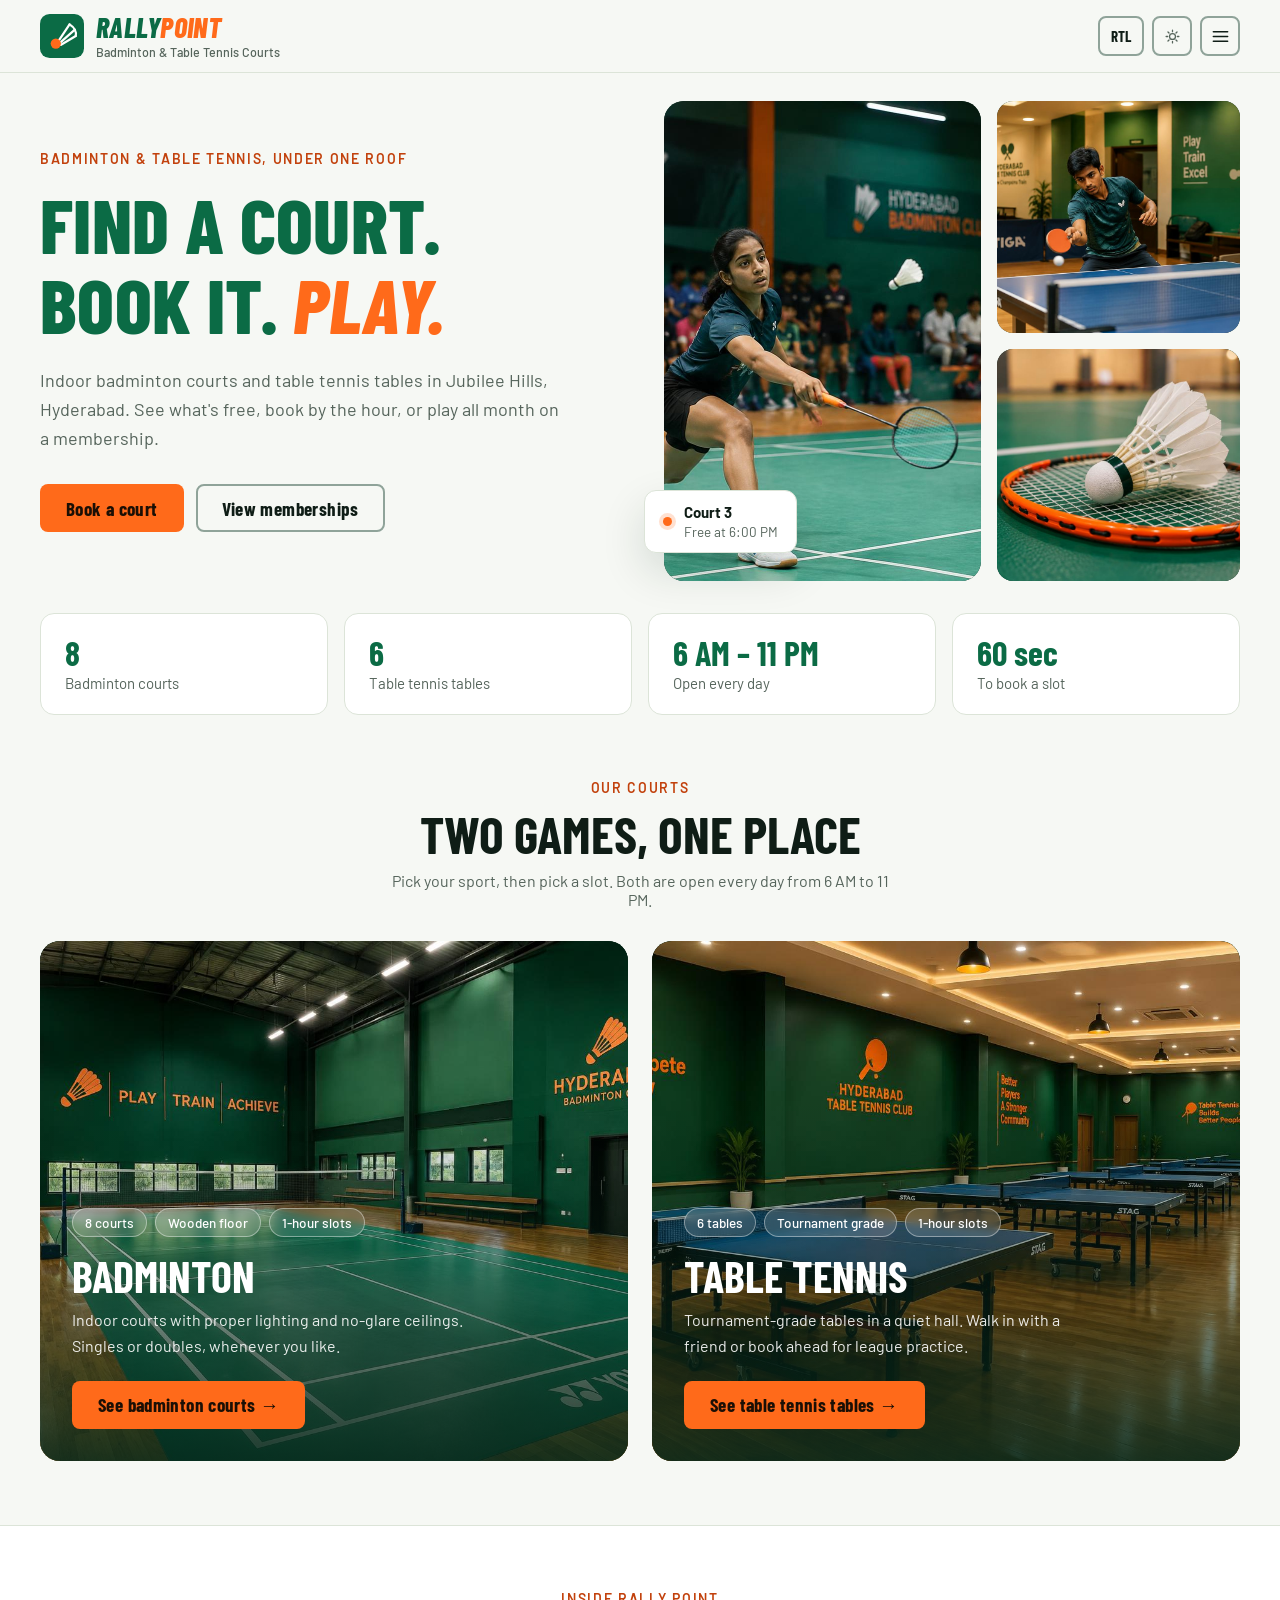
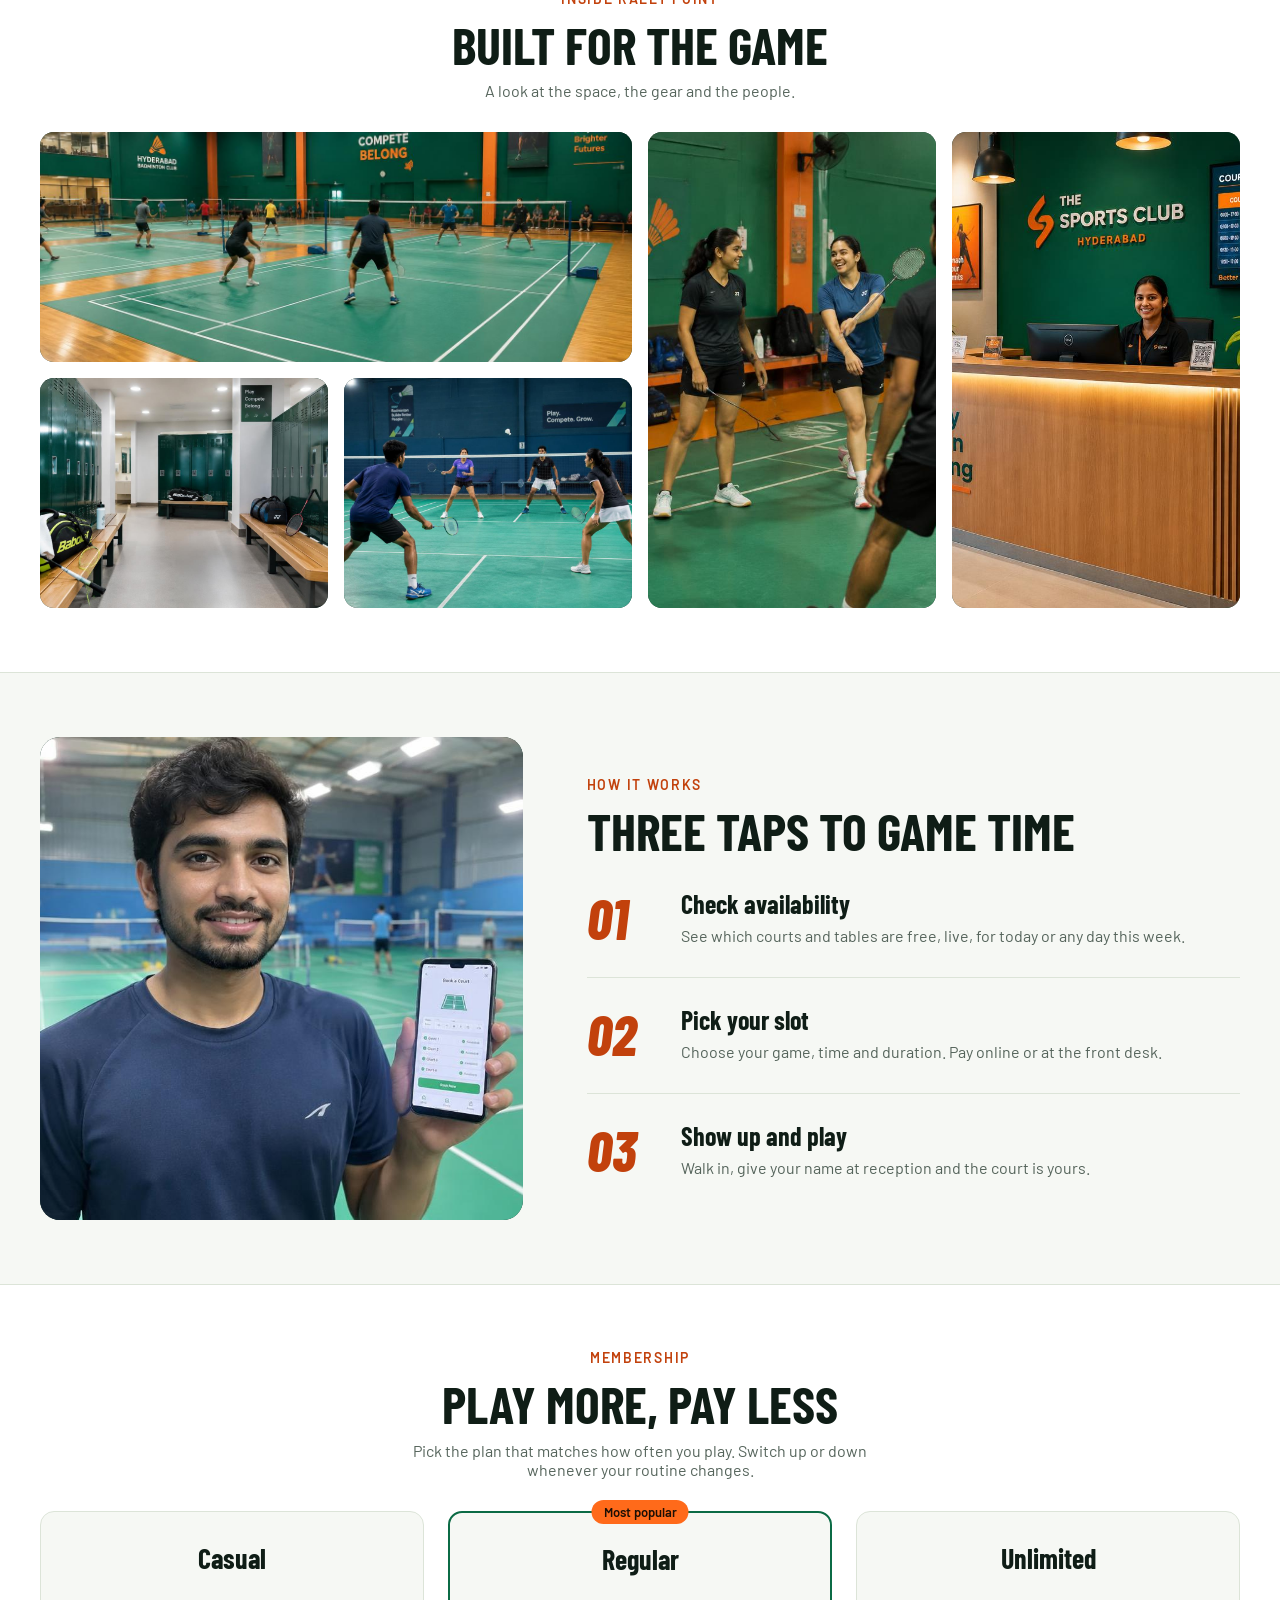
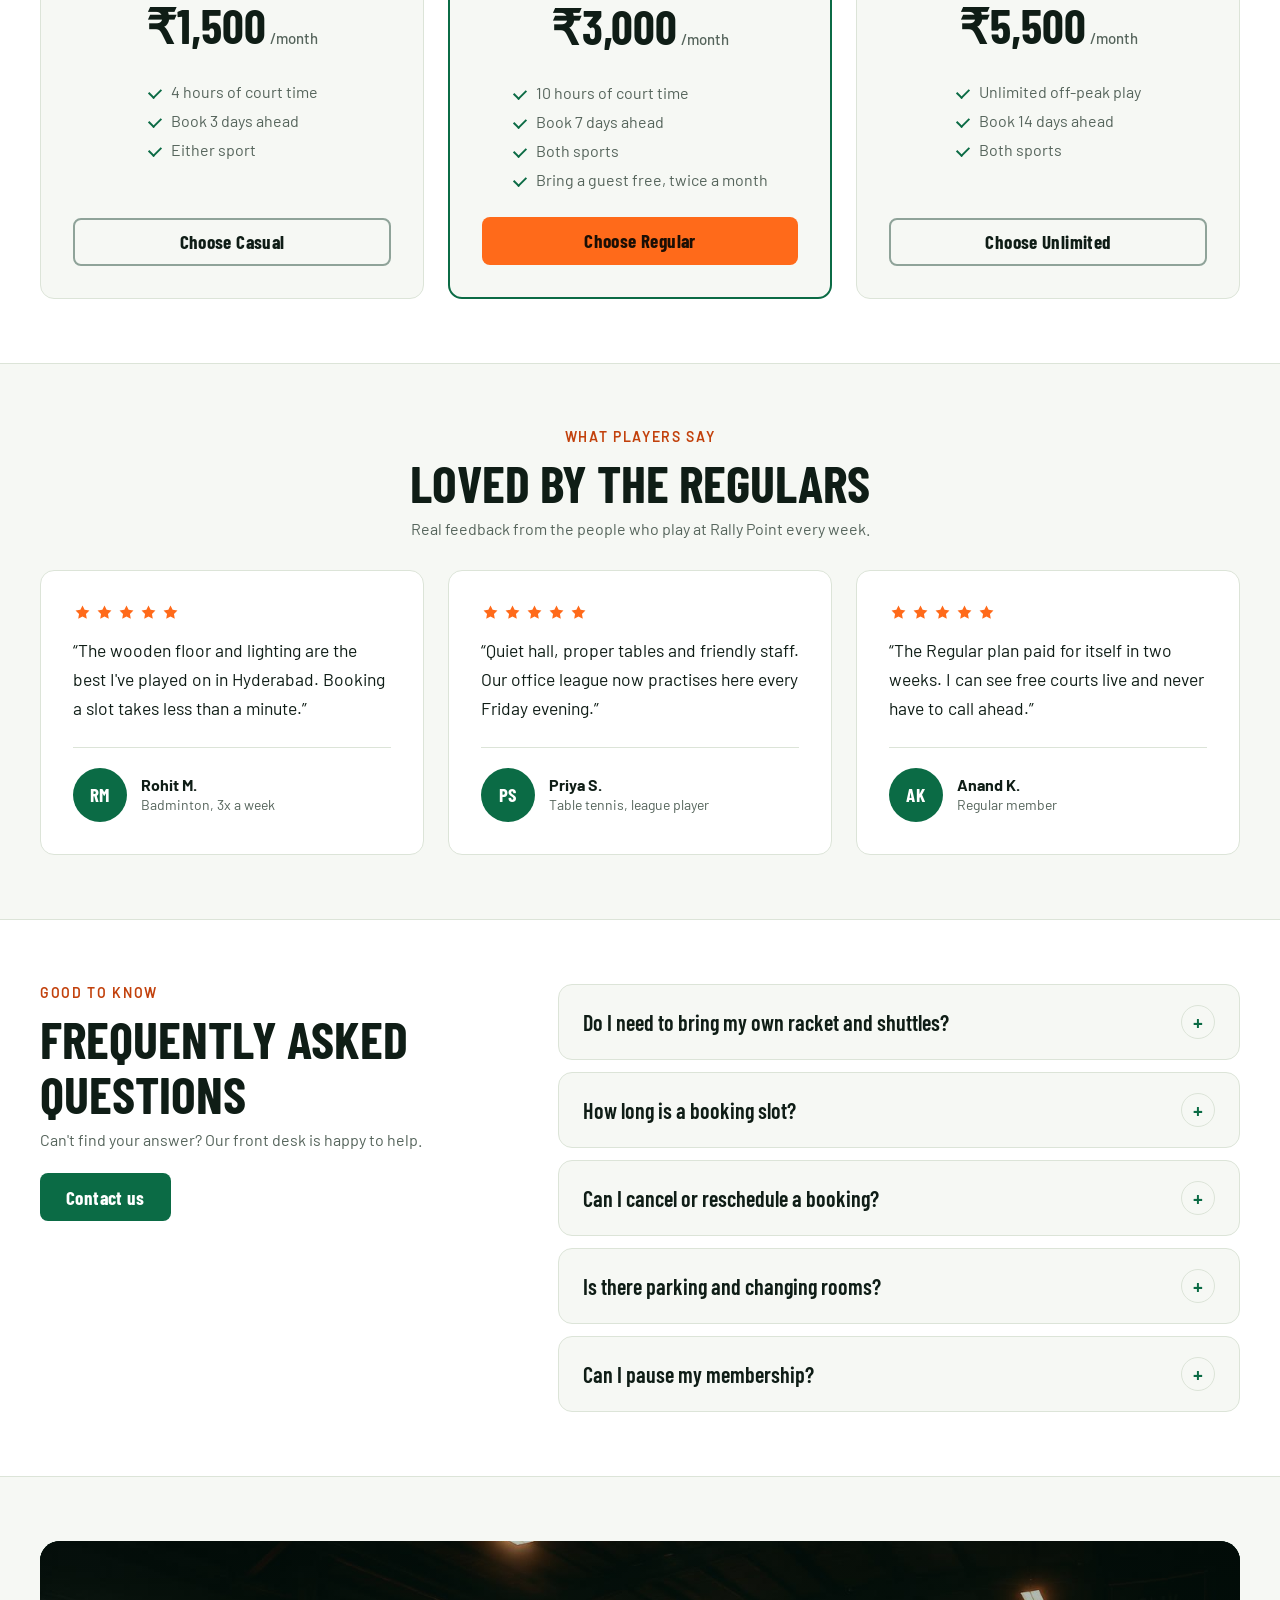
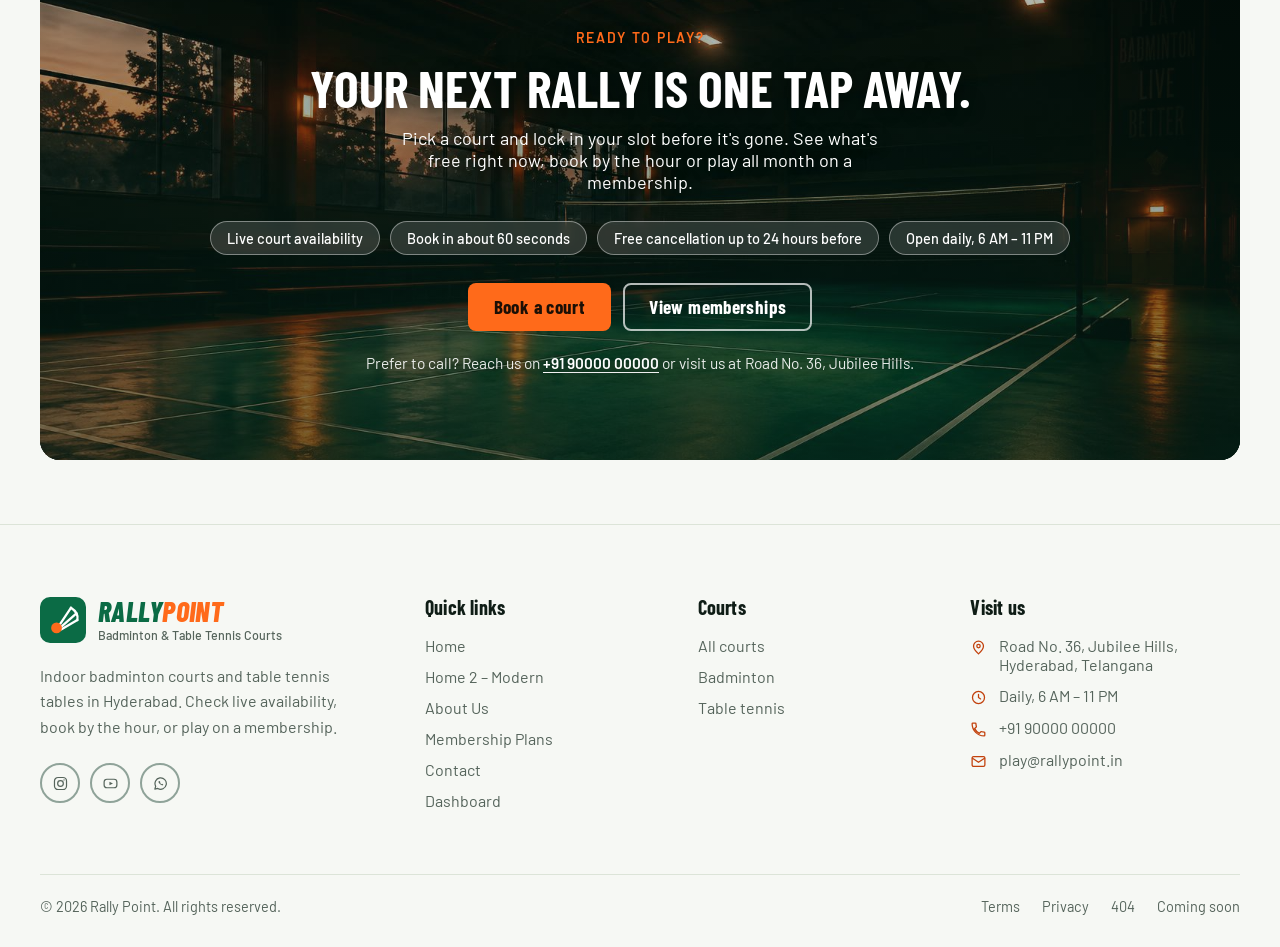
==== home/index.html @ c646815d "Add files via upload" ====
<!DOCTYPE html>
<html lang="en" dir="ltr" data-theme="light">
<head>
<meta charset="UTF-8">
<meta name="viewport" content="width=device-width, initial-scale=1.0">
<title>Rally Point — Book Badminton &amp; Table Tennis Courts in Hyderabad</title>
<meta name="description" content="See which badminton courts and table tennis tables are free, book a slot in minutes, or join as a member.">
<link rel="preconnect" href="https://fonts.googleapis.com">
<link rel="preconnect" href="https://fonts.gstatic.com" crossorigin>
<link href="https://fonts.googleapis.com/css2?family=Barlow+Condensed:ital,wght@0,600;0,700;0,800;1,800&family=Barlow:wght@400;500;600&display=swap" rel="stylesheet">
<link rel="stylesheet" href="style.css">
<link rel="stylesheet" href="home.css">
<link rel="icon" href="data:image/svg+xml,%3Csvg xmlns='http://www.w3.org/2000/svg' viewBox='0 0 64 64' fill='none'%3E%3Crect width='64' height='64' rx='14' fill='%230B6B45'/%3E%3Cg stroke='%23fff' stroke-width='3.2' stroke-linecap='round'%3E%3Cpath d='M27 39L43 15M29 42L50.7 22.7M30 45L52 32M43 15Q54 22 52 32'/%3E%3C/g%3E%3Ccircle cx='23' cy='43' r='7.5' fill='%23FF6A1A'/%3E%3C/svg%3E">
</head>
<body>

<header class="site">
  <div class="wrap nav-row">
    <a href="../home/index.html" class="brand" aria-label="Rally Point home">
        <span class="brand-mark" aria-hidden="true">
        <svg viewBox="0 0 64 64" fill="none">
          <rect width="64" height="64" rx="14" fill="var(--logo-bg)"/>
          <g stroke="#fff" stroke-width="3.2" stroke-linecap="round" fill="none">
            <path d="M27 39L43 15"/><path d="M29 42L50.7 22.7"/><path d="M30 45L52 32"/><path d="M43 15Q54 22 52 32"/>
          </g>
          <circle cx="23" cy="43" r="7.5" fill="var(--logo-ball)"/>
        </svg>
        </span>
        <span class="brand-text">
          <span class="logo-word">Rally<em>Point</em></span>
          <span class="brand-sub">Badminton &amp; Table Tennis Courts</span>
        </span>
      </a>

    <nav class="primary" aria-label="Main">
      <div class="nav-item">
        <a href="../home/index.html" class="active">Home
          <svg class="caret" viewBox="0 0 24 24" fill="none" stroke="currentColor" stroke-width="2.4"><path d="M6 9l6 6 6-6" stroke-linecap="round" stroke-linejoin="round"/></svg>
        </a>
        <div class="dropdown">
          <a href="../home/index.html" aria-current="page">Home 1 – Classic</a>
          <a href="../home2/home-2.html">Home 2 – Modern</a>
        </div>
      </div>
      <a href="../about/about.html">About Us</a>
      <a href="../courts/courts.html">Courts</a>
      <a href="../membership/membership.html">Membership Plans</a>
      <a href="../contact/contact.html">Contact</a>
      <a href="../dashboard/dashboard.html">Dashboard</a>
    </nav>

    <div class="nav-actions">
      <button class="btn btn-outline btn-sm" id="dir-toggle" aria-label="Toggle text direction">RTL</button>
      <button class="icon-btn" id="theme-toggle" aria-label="Toggle dark mode">
        <svg class="sun" viewBox="0 0 24 24" fill="none" stroke="currentColor" stroke-width="1.8"><circle cx="12" cy="12" r="4.2"/><path d="M12 3v2.2M12 18.8V21M21 12h-2.2M5.2 12H3M18.4 5.6l-1.5 1.5M7.1 16.9l-1.5 1.5M18.4 18.4l-1.5-1.5M7.1 7.1L5.6 5.6" stroke-linecap="round"/></svg>
        <svg class="moon" viewBox="0 0 24 24" fill="none" stroke="currentColor" stroke-width="1.8"><path d="M20 14.5A8.5 8.5 0 1 1 9.5 4a7 7 0 0 0 10.5 10.5z" stroke-linejoin="round"/></svg>
      </button>
      <a href="../login/login.html" class="btn btn-primary btn-sm desktop-only"><svg viewBox="0 0 24 24" fill="none" stroke="currentColor" stroke-width="2" stroke-linecap="round"><circle cx="12" cy="8" r="3.6"/><path d="M5 20c1.4-3.8 4.2-5.6 7-5.6s5.6 1.8 7 5.6"/></svg><span>Login</span></a>
      <button class="menu-toggle" id="menu-toggle" aria-label="Open menu" aria-expanded="false" aria-controls="mobile-panel">
        <svg viewBox="0 0 24 24" fill="none" stroke="currentColor" stroke-width="2"><path d="M3 6h18M3 12h18M3 18h18" stroke-linecap="round"/></svg>
      </button>
    </div>
  </div>

  <div class="mobile-panel" id="mobile-panel">
    <details class="mobile-dropdown">
      <summary>Home</summary>
      <a href="../home/index.html">Home 1 – Classic</a>
      <a href="../home2/home-2.html">Home 2 – Modern</a>
    </details>
    <a href="../about/about.html">About Us</a>
    <a href="../courts/courts.html">Courts</a>
    <a href="../membership/membership.html">Membership Plans</a>
    <a href="../contact/contact.html">Contact</a>
    <a href="../dashboard/dashboard.html">Dashboard</a>
    <div class="mobile-actions">
      <a href="../login/login.html" class="btn btn-primary"><svg viewBox="0 0 24 24" fill="none" stroke="currentColor" stroke-width="2" stroke-linecap="round"><circle cx="12" cy="8" r="3.6"/><path d="M5 20c1.4-3.8 4.2-5.6 7-5.6s5.6 1.8 7 5.6"/></svg><span>Login</span></a>
    </div>
  </div>
</header>

<main>

  <section class="hero">
    <div class="wrap hero-grid">
      <div class="hero-copy">
        <span class="kicker">Badminton &amp; table tennis, under one roof</span>
        <h1>Find a court.<br>Book it. <em>Play.</em></h1>
        <p class="lead">Indoor badminton courts and table tennis tables in Jubilee Hills, Hyderabad. See what's free, book by the hour, or play all month on a membership.</p>
        <div class="hero-actions">
          <a href="../courts/courts.html" class="btn btn-secondary">Book a court</a>
          <a href="../membership/membership.html" class="btn btn-outline">View memberships</a>
        </div>
      </div>

      <div class="hero-collage">
        <figure class="media hero-main"><img src="images/hero-main.jpg" alt="Players in a badminton rally on an indoor court" onerror="this.remove()"></figure>
        <figure class="media hero-sub-a"><img src="images/hero-sub-1.jpg" alt="Table tennis match in progress" onerror="this.remove()"></figure>
        <figure class="media hero-sub-b"><img src="images/hero-sub-2.jpg" alt="Shuttlecock and racket close up" onerror="this.remove()"></figure>
        <div class="float-card" aria-hidden="true">
          <span class="live-dot"></span>
          <div><strong>Court 3</strong><span>Free at 6:00 PM</span></div>
        </div>
      </div>
    </div>
  </section>

  <section class="wrap">
    <ul class="stats">
      <li><strong>8</strong><span>Badminton courts</span></li>
      <li><strong>6</strong><span>Table tennis tables</span></li>
      <li><strong>6 AM – 11 PM</strong><span>Open every day</span></li>
      <li><strong>60 sec</strong><span>To book a slot</span></li>
    </ul>
  </section>

  <section class="section">
    <div class="wrap">
      <div class="section-head">
        <span class="kicker">Our courts</span>
        <h2>Two games, one place</h2>
        <p>Pick your sport, then pick a slot. Both are open every day from 6 AM to 11 PM.</p>
      </div>
      <div class="game-grid">
        <article class="game" id="badminton">
          <figure class="media game-img"><img src="images/badminton.jpg" alt="Indoor badminton court with wooden floor" loading="lazy" onerror="this.remove()"></figure>
          <div class="game-body">
            <ul class="game-tags"><li>8 courts</li><li>Wooden floor</li><li>1-hour slots</li></ul>
            <h3>Badminton</h3>
            <p>Indoor courts with proper lighting and no-glare ceilings. Singles or doubles, whenever you like.</p>
            <a href="../courts/courts.html#badminton" class="btn btn-secondary">See badminton courts →</a>
          </div>
        </article>
        <article class="game" id="table-tennis">
          <figure class="media game-img"><img src="images/table-tennis.jpg" alt="Tournament-grade table tennis tables in a quiet hall" loading="lazy" onerror="this.remove()"></figure>
          <div class="game-body">
            <ul class="game-tags"><li>6 tables</li><li>Tournament grade</li><li>1-hour slots</li></ul>
            <h3>Table tennis</h3>
            <p>Tournament-grade tables in a quiet hall. Walk in with a friend or book ahead for league practice.</p>
            <a href="../courts/courts.html#table-tennis" class="btn btn-secondary">See table tennis tables →</a>
          </div>
        </article>
      </div>
    </div>
  </section>

  <section class="section alt">
    <div class="wrap">
      <div class="section-head">
        <span class="kicker">Inside Rally Point</span>
        <h2>Built for the game</h2>
        <p>A look at the space, the gear and the people.</p>
      </div>
      <div class="gallery">
        <figure class="media g1"><img src="images/gallery-1.jpg" alt="Main hall with badminton courts" loading="lazy" onerror="this.remove()"></figure>
        <figure class="media g2"><img src="images/gallery-2.jpg" alt="Players warming up" loading="lazy" onerror="this.remove()"></figure>
        <figure class="media g3"><img src="images/gallery-3.jpg" alt="Reception and front desk" loading="lazy" onerror="this.remove()"></figure>
        <figure class="media g4"><img src="images/gallery-4.jpg" alt="Changing rooms and lockers" loading="lazy" onerror="this.remove()"></figure>
        <figure class="media g5"><img src="images/gallery-5.jpg" alt="Friends playing doubles" loading="lazy" onerror="this.remove()"></figure>
      </div>
    </div>
  </section>

  <section class="section">
    <div class="wrap how-grid">
      <figure class="media how-img"><img src="images/how-it-works.jpg" alt="Player booking a court on a phone" loading="lazy" onerror="this.remove()"></figure>
      <div>
        <div class="section-head">
          <span class="kicker">How it works</span>
          <h2>Three taps to game time</h2>
        </div>
        <ol class="steps">
          <li><span class="step-no">01</span><div><h3>Check availability</h3><p>See which courts and tables are free, live, for today or any day this week.</p></div></li>
          <li><span class="step-no">02</span><div><h3>Pick your slot</h3><p>Choose your game, time and duration. Pay online or at the front desk.</p></div></li>
          <li><span class="step-no">03</span><div><h3>Show up and play</h3><p>Walk in, give your name at reception and the court is yours.</p></div></li>
        </ol>
      </div>
    </div>
  </section>

  <section class="section alt">
    <div class="wrap">
      <div class="section-head">
        <span class="kicker">Membership</span>
        <h2>Play more, pay less</h2>
        <p>Pick the plan that matches how often you play. Switch up or down whenever your routine changes.</p>
      </div>
      <div class="cards three">
        <article class="card plan">
          <h3>Casual</h3>
          <p class="price">₹1,500<small>/month</small></p>
          <ul><li>4 hours of court time</li><li>Book 3 days ahead</li><li>Either sport</li></ul>
          <a href="../membership/membership.html" class="btn btn-outline">Choose Casual</a>
        </article>
        <article class="card plan featured">
          <span class="badge">Most popular</span>
          <h3>Regular</h3>
          <p class="price">₹3,000<small>/month</small></p>
          <ul><li>10 hours of court time</li><li>Book 7 days ahead</li><li>Both sports</li><li>Bring a guest free, twice a month</li></ul>
          <a href="../membership/membership.html" class="btn btn-secondary">Choose Regular</a>
        </article>
        <article class="card plan">
          <h3>Unlimited</h3>
          <p class="price">₹5,500<small>/month</small></p>
          <ul><li>Unlimited off-peak play</li><li>Book 14 days ahead</li><li>Both sports</li></ul>
          <a href="../membership/membership.html" class="btn btn-outline">Choose Unlimited</a>
        </article>
      </div>
    </div>
  </section>

  <section class="section">
    <div class="wrap">
      <div class="section-head center">
        <span class="kicker">What players say</span>
        <h2>Loved by the regulars</h2>
        <p>Real feedback from the people who play at Rally Point every week.</p>
      </div>
      <div class="cards three">
        <figure class="card quote">
          <div class="stars" role="img" aria-label="5 out of 5 stars"><svg viewBox="0 0 24 24" fill="currentColor"><path d="M12 3l2.7 5.6 6.1.9-4.4 4.3 1 6.1L12 17l-5.4 2.9 1-6.1L3.2 9.5l6.1-.9z"/></svg><svg viewBox="0 0 24 24" fill="currentColor"><path d="M12 3l2.7 5.6 6.1.9-4.4 4.3 1 6.1L12 17l-5.4 2.9 1-6.1L3.2 9.5l6.1-.9z"/></svg><svg viewBox="0 0 24 24" fill="currentColor"><path d="M12 3l2.7 5.6 6.1.9-4.4 4.3 1 6.1L12 17l-5.4 2.9 1-6.1L3.2 9.5l6.1-.9z"/></svg><svg viewBox="0 0 24 24" fill="currentColor"><path d="M12 3l2.7 5.6 6.1.9-4.4 4.3 1 6.1L12 17l-5.4 2.9 1-6.1L3.2 9.5l6.1-.9z"/></svg><svg viewBox="0 0 24 24" fill="currentColor"><path d="M12 3l2.7 5.6 6.1.9-4.4 4.3 1 6.1L12 17l-5.4 2.9 1-6.1L3.2 9.5l6.1-.9z"/></svg></div>
          <blockquote>“The wooden floor and lighting are the best I've played on in Hyderabad. Booking a slot takes less than a minute.”</blockquote>
          <figcaption><span class="avatar" aria-hidden="true"><img src="https://randomuser.me/api/portraits/men/32.jpg" alt="" loading="lazy" onerror="this.remove()">RM</span><span><strong>Rohit M.</strong><small>Badminton, 3x a week</small></span></figcaption>
        </figure>
        <figure class="card quote">
          <div class="stars" role="img" aria-label="5 out of 5 stars"><svg viewBox="0 0 24 24" fill="currentColor"><path d="M12 3l2.7 5.6 6.1.9-4.4 4.3 1 6.1L12 17l-5.4 2.9 1-6.1L3.2 9.5l6.1-.9z"/></svg><svg viewBox="0 0 24 24" fill="currentColor"><path d="M12 3l2.7 5.6 6.1.9-4.4 4.3 1 6.1L12 17l-5.4 2.9 1-6.1L3.2 9.5l6.1-.9z"/></svg><svg viewBox="0 0 24 24" fill="currentColor"><path d="M12 3l2.7 5.6 6.1.9-4.4 4.3 1 6.1L12 17l-5.4 2.9 1-6.1L3.2 9.5l6.1-.9z"/></svg><svg viewBox="0 0 24 24" fill="currentColor"><path d="M12 3l2.7 5.6 6.1.9-4.4 4.3 1 6.1L12 17l-5.4 2.9 1-6.1L3.2 9.5l6.1-.9z"/></svg><svg viewBox="0 0 24 24" fill="currentColor"><path d="M12 3l2.7 5.6 6.1.9-4.4 4.3 1 6.1L12 17l-5.4 2.9 1-6.1L3.2 9.5l6.1-.9z"/></svg></div>
          <blockquote>“Quiet hall, proper tables and friendly staff. Our office league now practises here every Friday evening.”</blockquote>
          <figcaption><span class="avatar" aria-hidden="true"><img src="https://randomuser.me/api/portraits/women/44.jpg" alt="" loading="lazy" onerror="this.remove()">PS</span><span><strong>Priya S.</strong><small>Table tennis, league player</small></span></figcaption>
        </figure>
        <figure class="card quote">
          <div class="stars" role="img" aria-label="5 out of 5 stars"><svg viewBox="0 0 24 24" fill="currentColor"><path d="M12 3l2.7 5.6 6.1.9-4.4 4.3 1 6.1L12 17l-5.4 2.9 1-6.1L3.2 9.5l6.1-.9z"/></svg><svg viewBox="0 0 24 24" fill="currentColor"><path d="M12 3l2.7 5.6 6.1.9-4.4 4.3 1 6.1L12 17l-5.4 2.9 1-6.1L3.2 9.5l6.1-.9z"/></svg><svg viewBox="0 0 24 24" fill="currentColor"><path d="M12 3l2.7 5.6 6.1.9-4.4 4.3 1 6.1L12 17l-5.4 2.9 1-6.1L3.2 9.5l6.1-.9z"/></svg><svg viewBox="0 0 24 24" fill="currentColor"><path d="M12 3l2.7 5.6 6.1.9-4.4 4.3 1 6.1L12 17l-5.4 2.9 1-6.1L3.2 9.5l6.1-.9z"/></svg><svg viewBox="0 0 24 24" fill="currentColor"><path d="M12 3l2.7 5.6 6.1.9-4.4 4.3 1 6.1L12 17l-5.4 2.9 1-6.1L3.2 9.5l6.1-.9z"/></svg></div>
          <blockquote>“The Regular plan paid for itself in two weeks. I can see free courts live and never have to call ahead.”</blockquote>
          <figcaption><span class="avatar" aria-hidden="true"><img src="https://randomuser.me/api/portraits/men/75.jpg" alt="" loading="lazy" onerror="this.remove()">AK</span><span><strong>Anand K.</strong><small>Regular member</small></span></figcaption>
        </figure>
      </div>
    </div>
  </section>

  <section class="section alt">
    <div class="wrap faq-grid">
      <div class="section-head">
        <span class="kicker">Good to know</span>
        <h2>Frequently asked questions</h2>
        <p>Can't find your answer? Our front desk is happy to help.</p>
        <a href="../contact/contact.html" class="btn btn-primary faq-btn">Contact us</a>
      </div>
      <div class="faq">
        <details class="faq-item">
          <summary>Do I need to bring my own racket and shuttles?</summary>
          <p>No. Rackets and shuttlecocks are available to rent at the front desk, or you can bring your own.</p>
        </details>
        <details class="faq-item">
          <summary>How long is a booking slot?</summary>
          <p>Slots are one hour. You can book back-to-back slots if the court is free after yours.</p>
        </details>
        <details class="faq-item">
          <summary>Can I cancel or reschedule a booking?</summary>
          <p>Yes. Cancel or move your slot free of charge up to a few hours before it starts. See our cancellation policy for details.</p>
        </details>
        <details class="faq-item">
          <summary>Is there parking and changing rooms?</summary>
          <p>Yes. There is on-site parking, plus changing rooms and lockers for members and walk-ins.</p>
        </details>
        <details class="faq-item">
          <summary>Can I pause my membership?</summary>
          <p>Regular and Unlimited members can freeze their plan when travelling or injured and pick up again later.</p>
        </details>
      </div>
    </div>
  </section>

  <section class="wrap cta-wrap">
    <div class="cta">
      <figure class="media cta-bg"><img src="https://images.unsplash.com/photo-1708312604109-16c0be9326cd?fm=jpg&q=80&w=2000&auto=format&fit=crop" alt="" loading="lazy" onerror="this.onerror=function(){this.remove()};this.src='images/cta-bg.jpg'"></figure>
      <div class="cta-inner">
        <span class="kicker light">Ready to play?</span>
        <h2>Your next rally is one tap away.</h2>
        <p>Pick a court and lock in your slot before it's gone. See what's free right now, book by the hour or play all month on a membership.</p>
        <ul class="cta-perks">
          <li>Live court availability</li>
          <li>Book in about 60 seconds</li>
          <li>Free cancellation up to 24 hours before</li>
          <li>Open daily, 6 AM – 11 PM</li>
        </ul>
        <div class="cta-actions">
          <a href="../courts/courts.html" class="btn btn-secondary">Book a court</a>
          <a href="../membership/membership.html" class="btn btn-outline-light">View memberships</a>
        </div>
        <p class="cta-note">Prefer to call? Reach us on <a href="tel:+919000000000">+91 90000 00000</a> or visit us at Road No. 36, Jubilee Hills.</p>
      </div>
    </div>
  </section>

</main>

<footer class="site">
  <div class="wrap">
    <div class="footer-grid">
      <div class="footer-brand">
        <a href="../home/index.html" class="brand" aria-label="Rally Point home">
        <span class="brand-mark" aria-hidden="true">
        <svg viewBox="0 0 64 64" fill="none">
          <rect width="64" height="64" rx="14" fill="var(--logo-bg)"/>
          <g stroke="#fff" stroke-width="3.2" stroke-linecap="round" fill="none">
            <path d="M27 39L43 15"/><path d="M29 42L50.7 22.7"/><path d="M30 45L52 32"/><path d="M43 15Q54 22 52 32"/>
          </g>
          <circle cx="23" cy="43" r="7.5" fill="var(--logo-ball)"/>
        </svg>
        </span>
        <span class="brand-text">
          <span class="logo-word">Rally<em>Point</em></span>
          <span class="brand-sub">Badminton &amp; Table Tennis Courts</span>
        </span>
      </a>
        <p class="footer-desc">Indoor badminton courts and table tennis tables in Hyderabad. Check live availability, book by the hour, or play on a membership.</p>
        <div class="socials">
          <a href="#" aria-label="Instagram"><svg viewBox="0 0 24 24" fill="none" stroke="currentColor" stroke-width="1.7"><rect x="3.5" y="3.5" width="17" height="17" rx="5"/><circle cx="12" cy="12" r="4"/><circle cx="17" cy="7" r="0.9" fill="currentColor" stroke="none"/></svg></a>
          <a href="#" aria-label="YouTube"><svg viewBox="0 0 24 24" fill="none" stroke="currentColor" stroke-width="1.7"><rect x="3" y="6" width="18" height="12" rx="4"/><path d="M10.5 9.5l5 2.5-5 2.5z" fill="currentColor" stroke="none"/></svg></a>
          <a href="#" aria-label="WhatsApp"><svg viewBox="0 0 24 24" fill="none" stroke="currentColor" stroke-width="1.7" stroke-linecap="round" stroke-linejoin="round"><path d="M4 20l1.2-4.1A8 8 0 1 1 8.2 19z"/><path d="M9 9.2c.2 2.2 2.6 4.6 5.8 5.6l1.2-1.4-1.8-1-.9.6c-.8-.4-1.6-1.2-2-2l.6-.9-1-1.8z" fill="currentColor" stroke="none"/></svg></a>
        </div>
      </div>

      <div class="footer-col">
        <h4>Quick links</h4>
        <ul>
          <li><a href="../home/index.html">Home</a></li>
          <li><a href="../home2/home-2.html">Home 2 – Modern</a></li>
          <li><a href="../about/about.html">About Us</a></li>
          <li><a href="../membership/membership.html">Membership Plans</a></li>
          <li><a href="../contact/contact.html">Contact</a></li>
          <li><a href="../dashboard/dashboard.html">Dashboard</a></li>
        </ul>
      </div>

      <div class="footer-col">
        <h4>Courts</h4>
        <ul>
          <li><a href="../courts/courts.html">All courts</a></li>
          <li><a href="../courts/courts.html#badminton">Badminton</a></li>
          <li><a href="../courts/courts.html#table-tennis">Table tennis</a></li>
        </ul>
      </div>

      <div class="footer-col">
        <h4>Visit us</h4>
        <ul>
          <li class="contact-line">
            <svg viewBox="0 0 24 24" fill="none" stroke="currentColor" stroke-width="1.8"><path d="M12 21s-7-6.1-7-11a7 7 0 0114 0c0 4.9-7 11-7 11z"/><circle cx="12" cy="10" r="2.4"/></svg>
            <span>Road No. 36, Jubilee Hills,<br>Hyderabad, Telangana</span>
          </li>
          <li class="contact-line">
            <svg viewBox="0 0 24 24" fill="none" stroke="currentColor" stroke-width="1.8"><circle cx="12" cy="12" r="8.5"/><path d="M12 7.5V12l3 2" stroke-linecap="round" stroke-linejoin="round"/></svg>
            <span>Daily, 6 AM – 11 PM</span>
          </li>
          <li class="contact-line">
            <svg viewBox="0 0 24 24" fill="none" stroke="currentColor" stroke-width="1.8"><path d="M6.6 10.8c1.4 2.8 3.8 5.2 6.6 6.6l2.2-2.2c.3-.3.7-.4 1-.2 1.1.4 2.3.6 3.5.6.6 0 1 .4 1 1V20c0 .6-.4 1-1 1C10.6 21 3 13.4 3 4c0-.6.4-1 1-1h3.4c.6 0 1 .4 1 1 0 1.2.2 2.4.6 3.5.1.4 0 .8-.2 1z"/></svg>
            <a href="tel:+919000000000">+91 90000 00000</a>
          </li>
          <li class="contact-line">
            <svg viewBox="0 0 24 24" fill="none" stroke="currentColor" stroke-width="1.8"><rect x="3" y="5" width="18" height="14" rx="2"/><path d="M3 7l9 6 9-6"/></svg>
            <a href="mailto:play@rallypoint.in">play@rallypoint.in</a>
          </li>
        </ul>
      </div>
    </div>

    <div class="footer-bottom">
      <span>© 2026 Rally Point. All rights reserved.</span>
      <div class="footer-bottom-links">
        <a href="../legal/terms.html">Terms</a>
        <a href="../legal/privacy.html">Privacy</a>
        <a href="../legal/404.html">404</a>
        <a href="../legal/coming-soon.html">Coming soon</a>
      </div>
    </div>
  </div>
</footer>

<script src="script.js"></script>
</body>
</html>
---- home/style.css ----
:root{

  --primary: #0B6B45;
  --primary-hover: #095538;
  --primary-contrast: #FFFFFF;

  --secondary: #FF6A1A;
  --secondary-hover: #FF7F38;
  --secondary-contrast: #1B0F05;
  --secondary-text: #C2410C;

  --bg: #F6F8F4;
  --surface: #FFFFFF;
  --border: #DCE4D8;
  --text: #0F1D16;
  --text-soft: #55645B;

  --court: #0A2A1D;
  --court-text: #EAF3EC;
  --court-soft: #9FB5A8;
  --court-line: rgba(255,255,255,.14);

  --logo-bg: #0B6B45;
  --logo-ball: #FF6A1A;
  --logo-text: #0F1D16;

  --radius: 8px;
  --shadow: 0 18px 44px rgba(10,42,29,.14);
}

html[data-theme="dark"]{
  --primary: #2FCB8A;
  --primary-hover: #52DBA2;
  --primary-contrast: #04130B;

  --secondary: #FF7A33;
  --secondary-hover: #FF9459;
  --secondary-text: #FF9A5C;

  --bg: #08110D;
  --surface: #101D17;
  --border: #223329;
  --text: #EAF3EC;
  --text-soft: #A3B5AA;

  --court: #050C09;
  --logo-bg: #0F8A5A;
  --logo-text: #EAF3EC;
  --shadow: 0 18px 44px rgba(0,0,0,.55);
}

*{ box-sizing: border-box; }
html{ scroll-behavior: smooth; }
body{
  margin: 0; background: var(--bg); color: var(--text);
  font-family: 'Barlow', system-ui, sans-serif; font-size: 16px;
  -webkit-font-smoothing: antialiased;
  min-height: 100vh; display: flex; flex-direction: column;
  transition: background .25s ease, color .25s ease;
}
h1, h2, h3, h4, .logo-word{
  font-family: 'Barlow Condensed', 'Barlow', sans-serif;
  font-weight: 700; margin: 0; line-height: 1.05;
}
a{ color: inherit; text-decoration: none; }
ul{ list-style: none; margin: 0; padding: 0; }
button{ font-family: inherit; cursor: pointer; }
svg{ display: block; }
main{ flex: 1 0 auto; }
header.site, footer.site{ flex: none; }
.wrap{ max-width: 1320px; margin: 0 auto; padding: 0 40px; }

a:focus-visible, button:focus-visible, summary:focus-visible{
  outline: 3px solid var(--secondary); outline-offset: 3px;
}
@media (prefers-reduced-motion: reduce){
  *{ animation: none !important; transition: none !important; }
}

.btn{
  display: inline-flex; align-items: center; justify-content: center; gap: 8px;
  border: 2px solid transparent; border-radius: var(--radius);
  padding: 0 24px; height: 48px;
  font-family: 'Barlow Condensed', sans-serif; font-size: 19px; font-weight: 700;
  letter-spacing: .02em; white-space: nowrap;
  transition: background .18s ease, color .18s ease, border-color .18s ease;
}
.btn svg{ width: 17px; height: 17px; flex: none; }
.btn-sm{ height: 40px; padding: 0 18px; font-size: 17px; }

.btn-primary{ background: var(--primary); color: var(--primary-contrast); }
.btn-primary:hover{ background: var(--primary-hover); }

.btn-secondary{ background: var(--secondary); color: var(--secondary-contrast); }
.btn-secondary:hover{ background: var(--secondary-hover); }

.btn-outline{ background: transparent; color: var(--text); border-color: #8FA399; }
.btn-outline:hover{ border-color: var(--primary); color: var(--primary); }

.btn-outline-light{ background: transparent; color: #fff; border-color: rgba(255,255,255,.7); }
.btn-outline-light:hover{ background: rgba(255,255,255,.14); border-color: #fff; }

.tab.is-active, .p-btn.is-active{ background: var(--primary); color: var(--primary-contrast); }

.icon-btn{
  width: 40px; height: 40px; border-radius: var(--radius); flex: none;
  background: var(--surface); border: 1px solid var(--border); color: var(--text-soft);
  display: flex; align-items: center; justify-content: center;
  transition: border-color .18s ease, color .18s ease;
}
.icon-btn:hover{ border-color: var(--primary); color: var(--primary); }
.icon-btn svg{ width: 17px; height: 17px; }
.icon-btn .moon{ display: none; }
html[data-theme="dark"] .icon-btn .sun{ display: none; }
html[data-theme="dark"] .icon-btn .moon{ display: block; }

#dir-toggle{
  width: 46px; height: 40px; padding: 0; flex: none;
  font-size: 15px; border-width: 1px;
}

header.site{ position: sticky; top: 0; z-index: 50; background: var(--bg); border-bottom: 1px solid var(--border); }

.nav-row{ display: flex; align-items: center; justify-content: space-between; gap: 20px; height: 72px; }

.brand{ display: flex; align-items: center; gap: 12px; flex: none; }
.brand-mark{ width: 44px; height: 44px; flex: none; }
.brand-mark svg{ width: 100%; height: 100%; }
.brand-text{ display: flex; flex-direction: column; line-height: 1.05; }
.logo-word{ font-size: 28px; font-weight: 800; font-style: italic; letter-spacing: .01em; color: var(--logo-text); text-transform: uppercase; white-space: nowrap; }
.logo-word{ color: var(--primary); }
.logo-word em{ font-style: italic; color: var(--secondary); }
.brand-sub{ font-size: 12.5px; font-weight: 500; color: var(--text-soft); white-space: nowrap; margin-top: 3px; }

nav.primary{ display: flex; align-items: center; justify-content: center; gap: 24px; flex: 1 1 auto; min-width: 0; }
nav.primary > a, .nav-item > a{
  position: relative; display: inline-flex; align-items: center; gap: 6px;
  font-family: 'Barlow Condensed', sans-serif; font-size: 20px; font-weight: 600; letter-spacing: .01em;
  color: var(--text-soft); padding: 6px 0; white-space: nowrap;
  transition: color .18s ease;
}
nav.primary > a::after, .nav-item > a::after{
  content: ""; position: absolute; inset-inline: 0; bottom: -4px; height: 3px; border-radius: 2px;
  background: var(--text); transform: scaleX(0); transition: transform .2s ease;
}
nav.primary > a:hover, .nav-item:hover > a, .nav-item:focus-within > a{ color: var(--text); }
nav.primary > a:hover::after, nav.primary > a.active::after,
.nav-item:hover > a::after, .nav-item:focus-within > a::after, .nav-item > a.active::after{ transform: scaleX(1); }
nav.primary a.active{ color: var(--text); }

.nav-item{ position: relative; padding-bottom: 16px; margin-bottom: -16px; flex: none; }
.caret{ width: 11px; height: 11px; transition: transform .2s ease; flex: none; }
.nav-item:hover .caret, .nav-item:focus-within .caret, .nav-item.open .caret{ transform: rotate(180deg); }

.dropdown{
  position: absolute; top: 100%; left: 50%; transform: translateX(-50%) translateY(6px);
  min-width: 170px; padding: 6px;
  background: var(--surface); border: 1px solid var(--border); border-radius: var(--radius); box-shadow: var(--shadow);
  opacity: 0; visibility: hidden; pointer-events: none;
  transition: opacity .16s ease, transform .16s ease; z-index: 60;
}
.nav-item:hover .dropdown, .nav-item:focus-within .dropdown, .nav-item.open .dropdown{
  opacity: 1; visibility: visible; pointer-events: auto; transform: translateX(-50%) translateY(0);
}
.dropdown a{
  display: block; padding: 9px 14px; border-radius: 6px;
  font-family: 'Barlow Condensed', sans-serif; font-size: 19px; font-weight: 600; color: var(--text-soft);
}
.dropdown a:hover{ background: var(--bg); color: var(--text); }

.nav-actions{ display: flex; align-items: center; gap: 8px; flex: none; }
.nav-actions .btn-sm{ padding: 0 14px; }
.nav-actions .btn-sm svg{ display: none; }
.desktop-only{ display: inline-flex; }

.menu-toggle{
  display: none; width: 40px; height: 40px; border-radius: var(--radius);
  border: 1px solid var(--border); background: var(--surface); color: var(--text);
  align-items: center; justify-content: center;
}
.menu-toggle svg{ width: 19px; height: 19px; }

.mobile-panel{
  display: none; flex-direction: column; gap: 2px; padding: 8px 40px 22px;
  position: absolute; top: 100%; left: 0; right: 0; z-index: 49;
  background: var(--bg); border-bottom: 1px solid var(--border); box-shadow: var(--shadow);
  max-height: calc(100vh - 74px); max-height: calc(100dvh - 74px); overflow-y: auto;
}
.mobile-panel > a, .mobile-dropdown summary{
  font-family: 'Barlow Condensed', sans-serif; font-size: 23px; font-weight: 600; color: var(--text);
  padding: 13px 4px; border-bottom: 1px solid var(--border);
}
.mobile-dropdown summary{ list-style: none; display: flex; align-items: center; justify-content: space-between; cursor: pointer; }
.mobile-dropdown summary::-webkit-details-marker{ display: none; }
.mobile-dropdown summary::marker{ content: ""; }
.mobile-dropdown summary::after{
  content: ""; width: 11px; height: 11px; flex: none; transition: transform .18s ease;
  background: currentColor; color: var(--text-soft);
  -webkit-mask: url("data:image/svg+xml,%3Csvg xmlns='http://www.w3.org/2000/svg' viewBox='0 0 24 24' fill='none' stroke='black' stroke-width='3' stroke-linecap='round' stroke-linejoin='round'%3E%3Cpath d='M6 9l6 6 6-6'/%3E%3C/svg%3E") center / contain no-repeat;
          mask: url("data:image/svg+xml,%3Csvg xmlns='http://www.w3.org/2000/svg' viewBox='0 0 24 24' fill='none' stroke='black' stroke-width='3' stroke-linecap='round' stroke-linejoin='round'%3E%3Cpath d='M6 9l6 6 6-6'/%3E%3C/svg%3E") center / contain no-repeat;
}
.mobile-dropdown[open] summary::after{ transform: rotate(180deg); }
.mobile-dropdown a{ display: block; padding: 11px 4px 11px 18px; font-size: 17px; color: var(--text-soft); }
.mobile-dropdown a:hover, .mobile-panel > a:hover{ color: var(--primary); }
.mobile-actions{ display: flex; flex-direction: column; gap: 10px; margin-top: 18px; }
.mobile-actions .btn{ width: 100%; }

footer.site{
  background: var(--bg); color: var(--text);
  border-top: 1px solid var(--border);
}
footer.site .brand-mark{ width: 46px; height: 46px; }

.footer-grid{ display: grid; grid-template-columns: 1.5fr 1fr 1fr 1.2fr; gap: 48px; padding: 72px 0 64px; }
.footer-desc{ margin: 20px 0 0; max-width: 36ch; font-size: 16px; line-height: 1.6; color: var(--text-soft); }
.socials{ display: flex; gap: 10px; margin-top: 24px; }
.socials a{
  width: 40px; height: 40px; border-radius: 50%; border: 1px solid var(--border); color: var(--text-soft);
  display: flex; align-items: center; justify-content: center; transition: border-color .18s ease, color .18s ease;
}
.socials a:hover{ border-color: var(--text); color: var(--text); }
.socials svg{ width: 17px; height: 17px; }

.footer-col h4{ font-size: 20px; font-weight: 700; letter-spacing: .01em; margin-bottom: 18px; color: var(--text); }
.footer-col ul{ display: flex; flex-direction: column; gap: 12px; }
.footer-col a{ font-size: 16px; color: var(--text-soft); transition: color .18s ease; }
.footer-col a:hover{ color: var(--text); }
.footer-col li.contact-line{ display: flex; align-items: flex-start; gap: 12px; font-size: 16px; color: var(--text-soft); }
.footer-col li.contact-line svg{ width: 17px; height: 17px; color: var(--secondary-text); flex: none; margin-top: 3px; }
.footer-col li.contact-line a{ color: inherit; }

.footer-bottom{
  display: flex; flex-wrap: wrap; align-items: center; justify-content: space-between; gap: 12px;
  padding-top: 22px; padding-bottom: 32px; border-top: 1px solid var(--border);
  font-size: 14.5px; color: var(--text-soft);
}
.footer-bottom-links{ display: flex; gap: 22px; flex-wrap: wrap; }
.footer-bottom a:hover{ color: var(--text); }

html[data-theme="dark"] nav.primary > a:hover,
html[data-theme="dark"] .nav-item:hover > a,
html[data-theme="dark"] .nav-item:focus-within > a,
html[data-theme="dark"] nav.primary a.active{ color: var(--secondary); }
html[data-theme="dark"] nav.primary > a::after,
html[data-theme="dark"] .nav-item > a::after{ background: var(--secondary); }
html[data-theme="dark"] .dropdown a:hover,
html[data-theme="dark"] .footer-col a:hover,
html[data-theme="dark"] .footer-bottom a:hover,
html[data-theme="dark"] .mobile-dropdown a:hover,
html[data-theme="dark"] .mobile-panel > a:hover{ color: var(--secondary); }
html[data-theme="dark"] .socials a:hover{ border-color: var(--secondary); color: var(--secondary); }

html[data-theme="dark"] .icon-btn,
html[data-theme="dark"] #dir-toggle,
html[data-theme="dark"] .menu-toggle,
html[data-theme="dark"] .socials a{ border: 2px solid rgba(234,243,236,.55); }
html[data-theme="dark"] .icon-btn:hover,
html[data-theme="dark"] #dir-toggle:hover,
html[data-theme="dark"] .menu-toggle:hover,
html[data-theme="dark"] .socials a:hover{ border-color: var(--secondary); color: var(--secondary); }

.icon-btn, #dir-toggle, .menu-toggle{ background: transparent; }
.icon-btn, .menu-toggle, .socials a{ border: 2px solid #8FA399; }
#dir-toggle{ border-width: 2px; border-color: #8FA399; }
#dir-toggle:hover{ border-color: var(--primary); }

@media (max-width: 1320px){
  nav.primary{ gap: 18px; }
  nav.primary > a, .nav-item > a{ font-size: 19px; }
}
@media (max-width: 1280px){
  nav.primary, .desktop-only{ display: none !important; }
  .menu-toggle{ display: flex; order: 99; }
  .mobile-panel.open{ display: flex; }
  .nav-row{ justify-content: space-between; }
}
@media (max-width: 980px){
  .footer-grid{ grid-template-columns: 1fr 1fr; row-gap: 40px; }
  .footer-brand{ grid-column: 1 / -1; }
}
@media (max-width: 640px){
  .wrap{ padding: 0 20px; }
  .mobile-panel{ padding-inline: 20px; }
  .nav-row{ height: 64px; gap: 12px; }
  .logo-word{ font-size: 24px; }
  .mobile-panel{ text-align: center; }
  .mobile-panel > a{ text-align: center; }
  .mobile-dropdown summary{ justify-content: center; gap: 10px; }
  .mobile-dropdown a{ text-align: center; padding-left: 4px; }

  .footer-grid{ grid-template-columns: 1fr; text-align: center; }
  .footer-brand{ display: flex; flex-direction: column; align-items: center; }
  .footer-brand .brand{ flex-direction: column; text-align: center; }
  .footer-brand .brand-text{ align-items: center; }
  .footer-desc{ max-width: none; }
  .socials{ justify-content: center; }
  .footer-col ul{ align-items: center; }
  .footer-col li.contact-line{ justify-content: center; text-align: start; }
  .footer-bottom{ flex-direction: column; align-items: center; justify-content: center; text-align: center; }
  .footer-bottom-links{ justify-content: center; }
}
---- home/home.css ----
.media{
  position: relative; margin: 0; overflow: hidden; border-radius: 14px;
  background:
    repeating-linear-gradient(45deg, rgba(255,255,255,.07) 0 12px, transparent 12px 24px),
    var(--court);
  display: flex; align-items: center; justify-content: center;
}
.media::after{ content: none; }
.media img{ position: absolute; inset: 0; z-index: 1; width: 100%; height: 100%; object-fit: cover; display: block; }

.hero{ padding: 28px 0 32px; }
.hero-grid{ display: grid; grid-template-columns: 1fr 1fr; gap: 48px; align-items: center; }
.eyebrow{
  display: inline-flex; align-items: center; gap: 10px; padding: 8px 14px; margin-bottom: 22px;
  border: 1px solid var(--border); border-radius: 999px; background: var(--surface);
  font-size: 14.5px; font-weight: 500; color: var(--text-soft);
}
.eyebrow strong{ color: var(--text); }
.live-dot{ flex: none; width: 9px; height: 9px; border-radius: 50%; background: var(--secondary); box-shadow: 0 0 0 4px rgba(255,106,26,.2); }
.hero .kicker{ margin-bottom: 16px; }
.hero h1{ font-size: clamp(46px, 6vw, 80px); font-weight: 800; text-transform: uppercase; letter-spacing: .005em; color: var(--primary); }
.hero h1 em{ font-style: italic; color: var(--secondary); }
.lead{ margin: 22px 0 0; max-width: 52ch; font-size: 18px; line-height: 1.6; color: var(--text-soft); }
.hero-actions{ display: flex; flex-wrap: wrap; gap: 12px; margin-top: 32px; }

.hero-collage{
  position: relative; display: grid; gap: 16px;
  grid-template-columns: 1.3fr 1fr; grid-template-rows: 1fr 1fr;
  aspect-ratio: 6 / 5;
}
.hero-main{ grid-row: 1 / 3; border-radius: 20px; }
.hero-sub-a, .hero-sub-b{ border-radius: 16px; }
.float-card{
  position: absolute; inset-inline-start: -20px; bottom: 28px; z-index: 2;
  display: flex; align-items: center; gap: 12px; padding: 12px 18px;
  background: var(--surface); border: 1px solid var(--border); border-radius: 12px; box-shadow: var(--shadow);
}
.float-card strong{ display: block; font-size: 15px; color: var(--text); }
.float-card span:not(.live-dot){ font-size: 13.5px; color: var(--text-soft); }

.stats{ display: grid; grid-template-columns: repeat(4, 1fr); gap: 16px; }
.stats li{ display: flex; flex-direction: column; gap: 4px; padding: 22px 24px; background: var(--surface); border: 1px solid var(--border); border-radius: 14px; }
.stats strong{ font-family: 'Barlow Condensed', sans-serif; font-size: 34px; font-weight: 700; color: var(--primary); line-height: 1; }
.stats span{ font-size: 15px; color: var(--text-soft); }

.section{ padding: 64px 0; }
.section.alt{ background: var(--surface); border-block: 1px solid var(--border); }
.section-head{ margin-bottom: 32px; }
.kicker{ display: block; margin-bottom: 10px; font-size: 14px; font-weight: 600; letter-spacing: .12em; text-transform: uppercase; color: var(--secondary-text); }
.section-head h2{ font-size: clamp(34px, 4.4vw, 52px); text-transform: uppercase; }
.section-head p{ margin: 10px 0 0; color: var(--text-soft); }

.cards{ display: grid; gap: 24px; }
.cards.two{ grid-template-columns: repeat(2, 1fr); }
.cards.three{ grid-template-columns: repeat(3, 1fr); }
.card{ position: relative; padding: 32px; background: var(--surface); border: 1px solid var(--border); border-radius: 14px; }
.card h3{ font-size: 28px; margin-bottom: 10px; }
.card p{ margin: 0; line-height: 1.6; color: var(--text-soft); }
.text-link{ display: inline-block; margin-top: 20px; font-weight: 600; color: var(--primary); }
.text-link:hover{ color: var(--secondary-text); }

.photo-card{ padding: 0; overflow: hidden; }
.photo-card .card-img{ aspect-ratio: 3 / 2; border-radius: 0; }
.photo-card .card-body{ padding: 28px 32px 32px; }
.photo-card .card-img img{ transition: transform .5s ease; }
.photo-card:hover .card-img img{ transform: scale(1.04); }

.gallery{
  display: grid; gap: 16px;
  grid-template-columns: repeat(4, 1fr); grid-template-rows: repeat(2, 230px);
}
.g1{ grid-column: 1 / 3; grid-row: 1; }
.g2{ grid-column: 3; grid-row: 1 / 3; }
.g3{ grid-column: 4; grid-row: 1 / 3; }
.g4{ grid-column: 1; grid-row: 2; }
.g5{ grid-column: 2; grid-row: 2; }
.gallery .media{ border-radius: 14px; }

.how-grid{ display: grid; grid-template-columns: .85fr 1.15fr; gap: 64px; align-items: center; }
.how-img{ aspect-ratio: 4 / 4; border-radius: 20px; }
.steps{ display: flex; flex-direction: column; gap: 28px; list-style: none; margin: 0; padding: 0; }
.steps li{ display: flex; gap: 22px; align-items: flex-start; padding-bottom: 28px; border-bottom: 1px solid var(--border); }
.steps li:last-child{ border-bottom: 0; padding-bottom: 0; }
.step-no{ flex: none; min-width: 72px; font-family: 'Barlow Condensed', sans-serif; font-size: 56px; font-weight: 800; font-style: italic; line-height: 1; color: var(--secondary-text); }
.steps h3{ font-size: 26px; margin-bottom: 6px; }
.steps p{ margin: 0; line-height: 1.6; color: var(--text-soft); }

.plan{ display: flex; flex-direction: column; }
.section.alt .card{ background: var(--bg); }
.plan.featured{ border: 2px solid var(--primary); }
.badge{ position: absolute; top: -13px; inset-inline-start: 28px; padding: 4px 12px; border-radius: 999px; background: var(--secondary); color: var(--secondary-contrast); font-size: 13px; font-weight: 600; }
.price{ margin: 4px 0 18px !important; font-family: 'Barlow Condensed', sans-serif; font-size: 48px; font-weight: 700; line-height: 1; color: var(--text) !important; }
.price small{ font-family: 'Barlow', sans-serif; font-size: 15px; font-weight: 500; color: var(--text-soft); margin-inline-start: 4px; }
.plan ul{ display: flex; flex-direction: column; gap: 10px; margin-bottom: 28px; flex: 1; }
.plan li{ position: relative; padding-inline-start: 24px; color: var(--text-soft); }
.plan li::before{ content: ""; position: absolute; inset-inline-start: 2px; top: 6px; width: 10px; height: 6px; border-inline-start: 2px solid var(--primary); border-bottom: 2px solid var(--primary); transform: rotate(-45deg); }
.plan .btn{ width: 100%; }

.cta-wrap{ padding-block: 64px; }
.cta{ position: relative; overflow: hidden; border-radius: 20px; text-align: center; background: var(--court); color: var(--court-text); }
.cta-bg{ position: absolute; inset: 0; border-radius: 0; }
.cta-bg::after{ display: none; }
.cta::before{ content: ""; position: absolute; inset: 0; z-index: 1; background: linear-gradient(rgba(6,40,27,.72), rgba(6,40,27,.82)); }
.cta-inner{ position: relative; z-index: 2; padding: 64px 40px; }
.cta h2{ font-size: clamp(32px, 4.4vw, 52px); text-transform: uppercase; color: #fff; }
.cta p{ margin: 12px 0 28px; color: rgba(255,255,255,.85); font-size: 18px; }

html[data-theme="dark"] .text-link:hover{ color: var(--secondary); }

.section-head.center{ text-align: center; }
.section-head.center p{ max-width: 56ch; margin-inline: auto; }
.quote{ display: flex; flex-direction: column; margin: 0; }
.stars{ display: flex; gap: 3px; margin-bottom: 14px; color: var(--secondary); }
.stars svg{ width: 19px; height: 19px; }
.quote blockquote{ margin: 0 0 24px; flex: 1; font-size: 17.5px; line-height: 1.65; color: var(--text); }
.quote figcaption{ display: flex; align-items: center; gap: 14px; padding-top: 20px; border-top: 1px solid var(--border); }
.quote figcaption span:last-child{ display: flex; flex-direction: column; line-height: 1.3; }
.quote figcaption strong{ color: var(--text); }
.quote figcaption small{ font-size: 14px; color: var(--text-soft); }
.avatar{ display: flex; align-items: center; justify-content: center; flex: none; width: 46px; height: 46px; border-radius: 50%; background: var(--primary); color: var(--primary-contrast); font-family: 'Barlow Condensed', sans-serif; font-size: 19px; font-weight: 700; letter-spacing: .04em; transition: background .25s ease, color .25s ease, transform .25s ease; }
.quote:hover .avatar{ background: var(--secondary); color: var(--secondary-contrast); transform: scale(1.08); }

.faq-grid{ display: grid; grid-template-columns: .8fr 1.2fr; gap: 64px; align-items: start; }
.faq-grid .section-head{ margin-bottom: 0; }
.faq-btn{ margin-top: 24px; }
.faq{ display: flex; flex-direction: column; gap: 12px; }
.faq-item{ background: var(--bg); border: 1px solid var(--border); border-radius: 14px; transition: border-color .2s ease, box-shadow .2s ease, transform .2s ease; }
.faq-item:hover{ border-color: var(--primary); transform: translateY(-2px); box-shadow: var(--shadow); }
.faq-item[open]{ border-color: var(--primary); }
.faq-item summary{ display: flex; align-items: center; justify-content: space-between; gap: 16px; padding: 20px 24px; cursor: pointer; list-style: none; font-family: 'Barlow Condensed', sans-serif; font-size: 22px; font-weight: 600; color: var(--text); transition: color .2s ease; }
.faq-item summary::-webkit-details-marker{ display: none; }
.faq-item summary::marker{ content: ""; }
.faq-item summary::after{ content: "+"; flex: none; display: flex; align-items: center; justify-content: center; width: 32px; height: 32px; border-radius: 50%; border: 1.5px solid var(--border); font-family: 'Barlow', sans-serif; font-size: 20px; line-height: 1; color: var(--primary); transition: background .2s ease, color .2s ease, border-color .2s ease, transform .25s ease; }
.faq-item:hover summary::after{ background: var(--primary); border-color: var(--primary); color: var(--primary-contrast); }
.faq-item[open] summary::after{ content: "\2212"; background: var(--primary); border-color: var(--primary); color: var(--primary-contrast); }
.faq-item p{ margin: 0; padding: 0 24px 22px; line-height: 1.6; color: var(--text-soft); }

.section-head{ text-align: center; }
.section-head p{ max-width: 56ch; margin-inline: auto; }
.how-grid .section-head, .faq-grid .section-head{ text-align: start; }
.how-grid .section-head p, .faq-grid .section-head p{ margin-inline: 0; }
.plan{ text-align: center; align-items: center; }
.plan ul{ width: fit-content; max-width: 100%; margin-inline: auto; text-align: start; }
.plan .badge{ inset-inline-start: 50%; transform: translateX(-50%); }
html[dir="rtl"] .plan .badge{ transform: translateX(50%); }

.eyebrow, .stats li, .card, .float-card, .steps li, .hero-collage .media, .gallery .media{ transition: transform .25s ease, box-shadow .25s ease, border-color .25s ease, background .25s ease; }
.media img{ transition: transform .5s ease; }
.eyebrow:hover{ border-color: var(--primary); transform: translateY(-2px); }
.stats li:hover{ transform: translateY(-5px); border-color: var(--primary); box-shadow: var(--shadow); }
.stats li:hover strong{ color: var(--secondary-text); }
.stats strong{ transition: color .25s ease; }
.card:hover{ transform: translateY(-6px); border-color: var(--primary); box-shadow: var(--shadow); }
.plan.featured:hover{ border-color: var(--secondary); }
.hero-collage .media:hover, .gallery .media:hover, .how-img:hover{ box-shadow: var(--shadow); }
.hero-collage .media:hover img, .gallery .media:hover img, .how-img:hover img{ transform: scale(1.05); }
.float-card:hover{ transform: translateY(-4px); border-color: var(--primary); }
.steps li:hover .step-no{ color: var(--primary); transform: translateX(4px); }
.step-no{ transition: color .25s ease, transform .25s ease; }
.steps li:hover h3{ color: var(--primary); }
.steps h3{ transition: color .25s ease; }
.text-link{ transition: color .18s ease, transform .18s ease; }
.text-link:hover{ transform: translateX(4px); }

@media (max-width: 980px){
  .hero-grid, .how-grid{ grid-template-columns: 1fr; gap: 40px; }
  .float-card{ inset-inline-start: 12px; }
  .stats{ grid-template-columns: 1fr 1fr; }
  .cards.three{ grid-template-columns: 1fr; }
  .gallery{ grid-template-columns: repeat(2, 1fr); grid-template-rows: none; grid-auto-rows: 170px; }
  .gallery .media{ grid-column: auto; grid-row: auto; }
  .gallery .g1{ grid-column: 1 / -1; }
  .gallery .g5{ grid-column: 1 / -1; }
  .how-img{ aspect-ratio: 16 / 10; }
  .faq-grid{ grid-template-columns: 1fr; gap: 32px; }
  .faq-grid .section-head{ margin-bottom: 8px; }
}
@media (max-width: 640px){
  .hero{ padding: 20px 0 24px; }
  .section{ padding: 56px 0; }
  .cards.two{ grid-template-columns: 1fr; }
  .card{ padding: 24px; }
  .photo-card .card-body{ padding: 22px 24px 26px; }
  .cta-inner{ padding: 56px 22px; }
  .step-no{ min-width: 56px; font-size: 44px; }
  .gallery{ grid-auto-rows: 140px; }
  .faq-item summary{ padding: 16px 18px; font-size: 20px; }
  .faq-item p{ padding: 0 18px 18px; }
}

.game-grid{ display: grid; grid-template-columns: repeat(2, 1fr); gap: 24px; }
.game{ position: relative; isolation: isolate; display: flex; align-items: flex-end; min-height: 520px; overflow: hidden; border-radius: 20px; color: #fff; background: var(--court); transition: transform .28s ease, box-shadow .28s ease; }
.game-img{ position: absolute; inset: 0; z-index: -2; border-radius: 0; }
.game::before{ content: ""; position: absolute; inset: 0; z-index: -1; background: linear-gradient(180deg, rgba(6,40,27,0) 30%, rgba(6,40,27,.9) 100%); }
.game:hover{ transform: translateY(-6px); box-shadow: var(--shadow); }
.game:hover .game-img img{ transform: scale(1.05); }
.game-body{ width: 100%; padding: 32px; }
.game-tags{ display: flex; flex-wrap: wrap; gap: 8px; margin: 0 0 16px; padding: 0; list-style: none; }
.game-tags li{ padding: 5px 12px; border: 1px solid rgba(255,255,255,.4); border-radius: 999px; background: rgba(255,255,255,.14); backdrop-filter: blur(4px); font-size: 13.5px; font-weight: 500; color: #fff; }
.game h3{ margin: 0 0 8px; font-size: clamp(34px, 3.6vw, 44px); text-transform: uppercase; color: #fff; }
.game p{ margin: 0 0 22px; max-width: 46ch; line-height: 1.6; color: rgba(255,255,255,.9); }
@media (max-width: 980px){ .game{ min-height: 440px; } }
@media (max-width: 640px){ .game-grid{ grid-template-columns: 1fr; } .game{ min-height: 400px; } .game-body{ padding: 24px; } }

.avatar{ position: relative; overflow: hidden; width: 54px; height: 54px; }
.avatar img{ position: absolute; inset: 0; z-index: 1; width: 100%; height: 100%; object-fit: cover; }

.cta{ min-height: 420px; display: flex; align-items: center; justify-content: center; }
.cta::before{ background: linear-gradient(rgba(6,40,27,.28), rgba(6,40,27,.55)); }
.cta-bg{ z-index: 0; }
.cta-bg img{ object-fit: cover; object-position: center; }
.cta-inner{ width: 100%; padding: 88px 40px; }
.cta h2, .cta p{ text-shadow: 0 2px 18px rgba(0,0,0,.45); }
.cta p{ margin-inline: auto; max-width: 48ch; color: #fff; }
@media (max-width: 640px){ .cta{ min-height: 360px; } .cta-inner{ padding: 64px 22px; } }

.cta .kicker.light{ margin-bottom: 14px; color: var(--secondary); text-shadow: 0 2px 12px rgba(0,0,0,.5); }
.cta-perks{ display: flex; flex-wrap: wrap; justify-content: center; gap: 10px; margin: 0 0 28px; padding: 0; list-style: none; }
.cta-perks li{ padding: 7px 16px; border: 1px solid rgba(255,255,255,.4); border-radius: 999px; background: rgba(255,255,255,.14); backdrop-filter: blur(4px); font-size: 14.5px; font-weight: 500; color: #fff; }
.cta-actions{ display: flex; flex-wrap: wrap; justify-content: center; gap: 12px; }
.cta p.cta-note{ margin: 22px auto 0; max-width: none; font-size: 15.5px; color: rgba(255,255,255,.9); }
.cta-note a{ font-weight: 600; color: #fff; text-decoration: underline; text-underline-offset: 3px; }
.cta-note a:hover{ color: var(--secondary); }
@media (max-width: 640px){ .cta-actions .btn{ width: 100%; } }
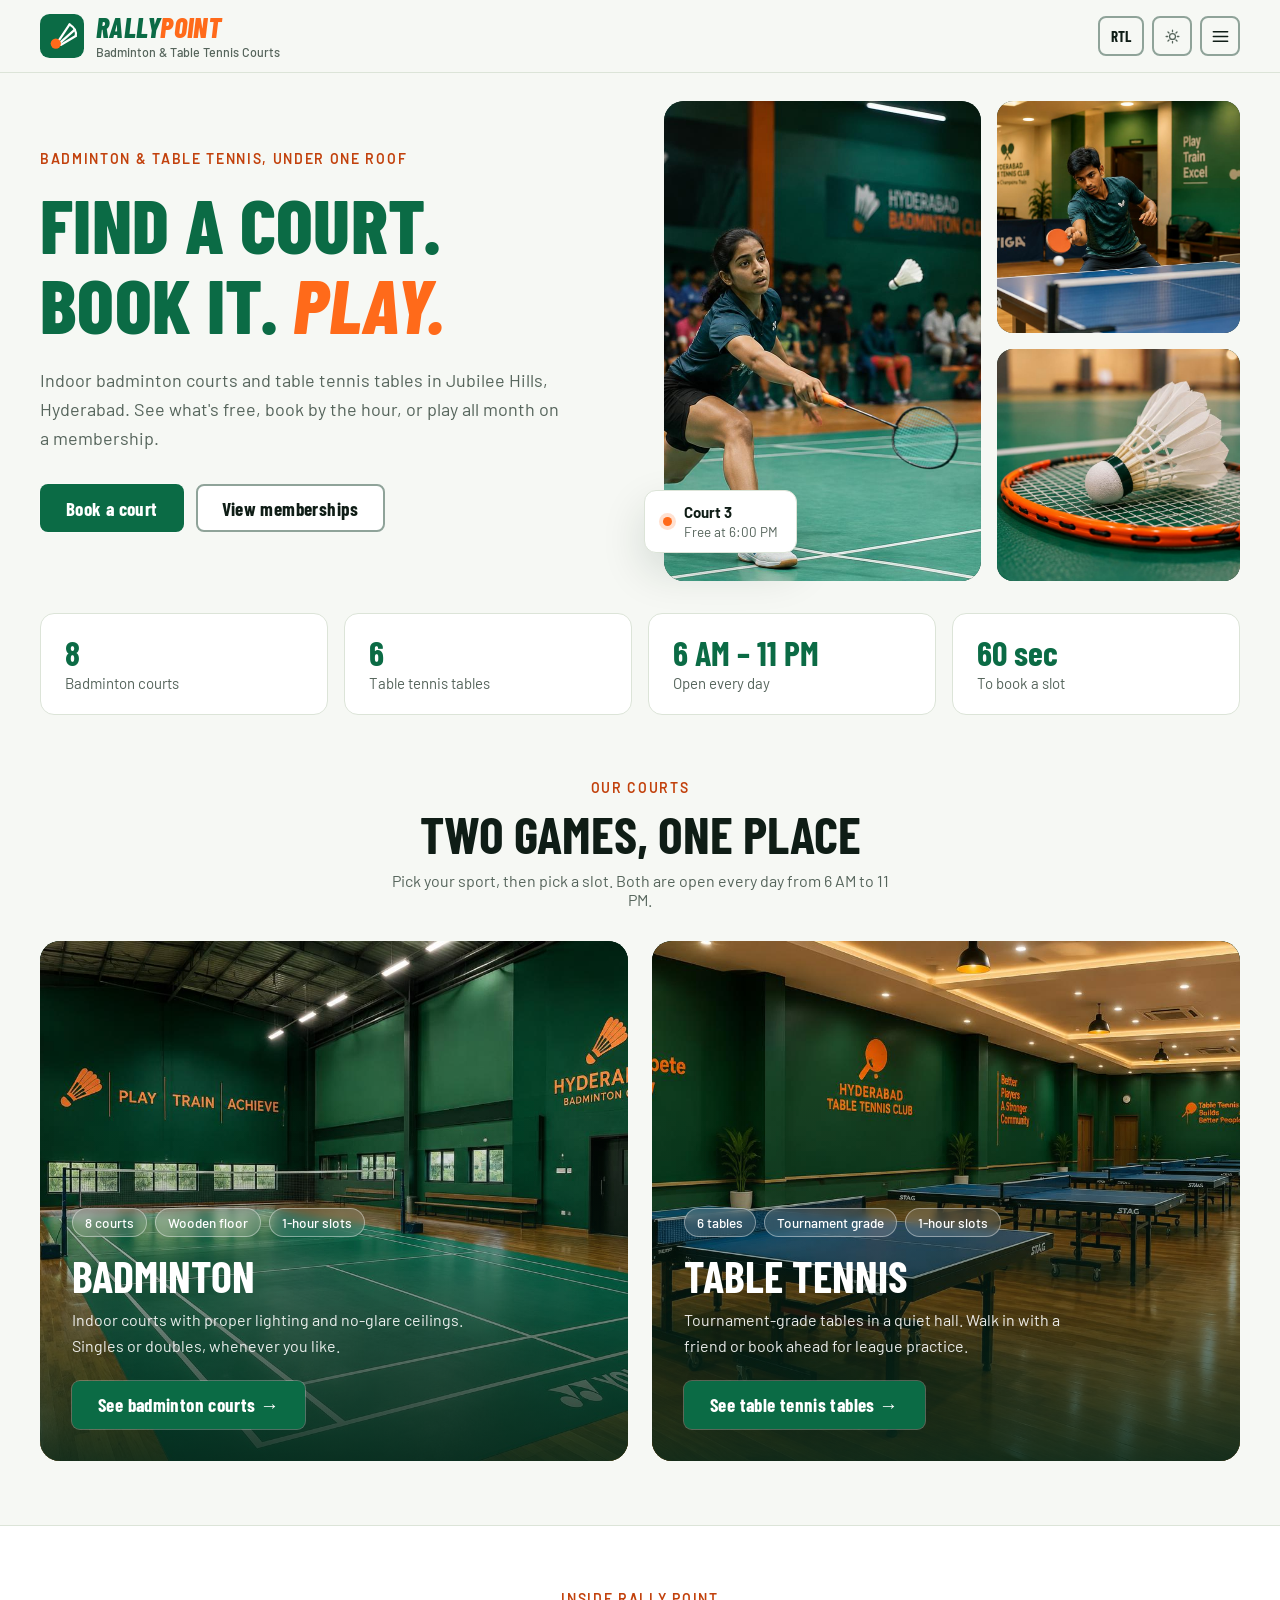
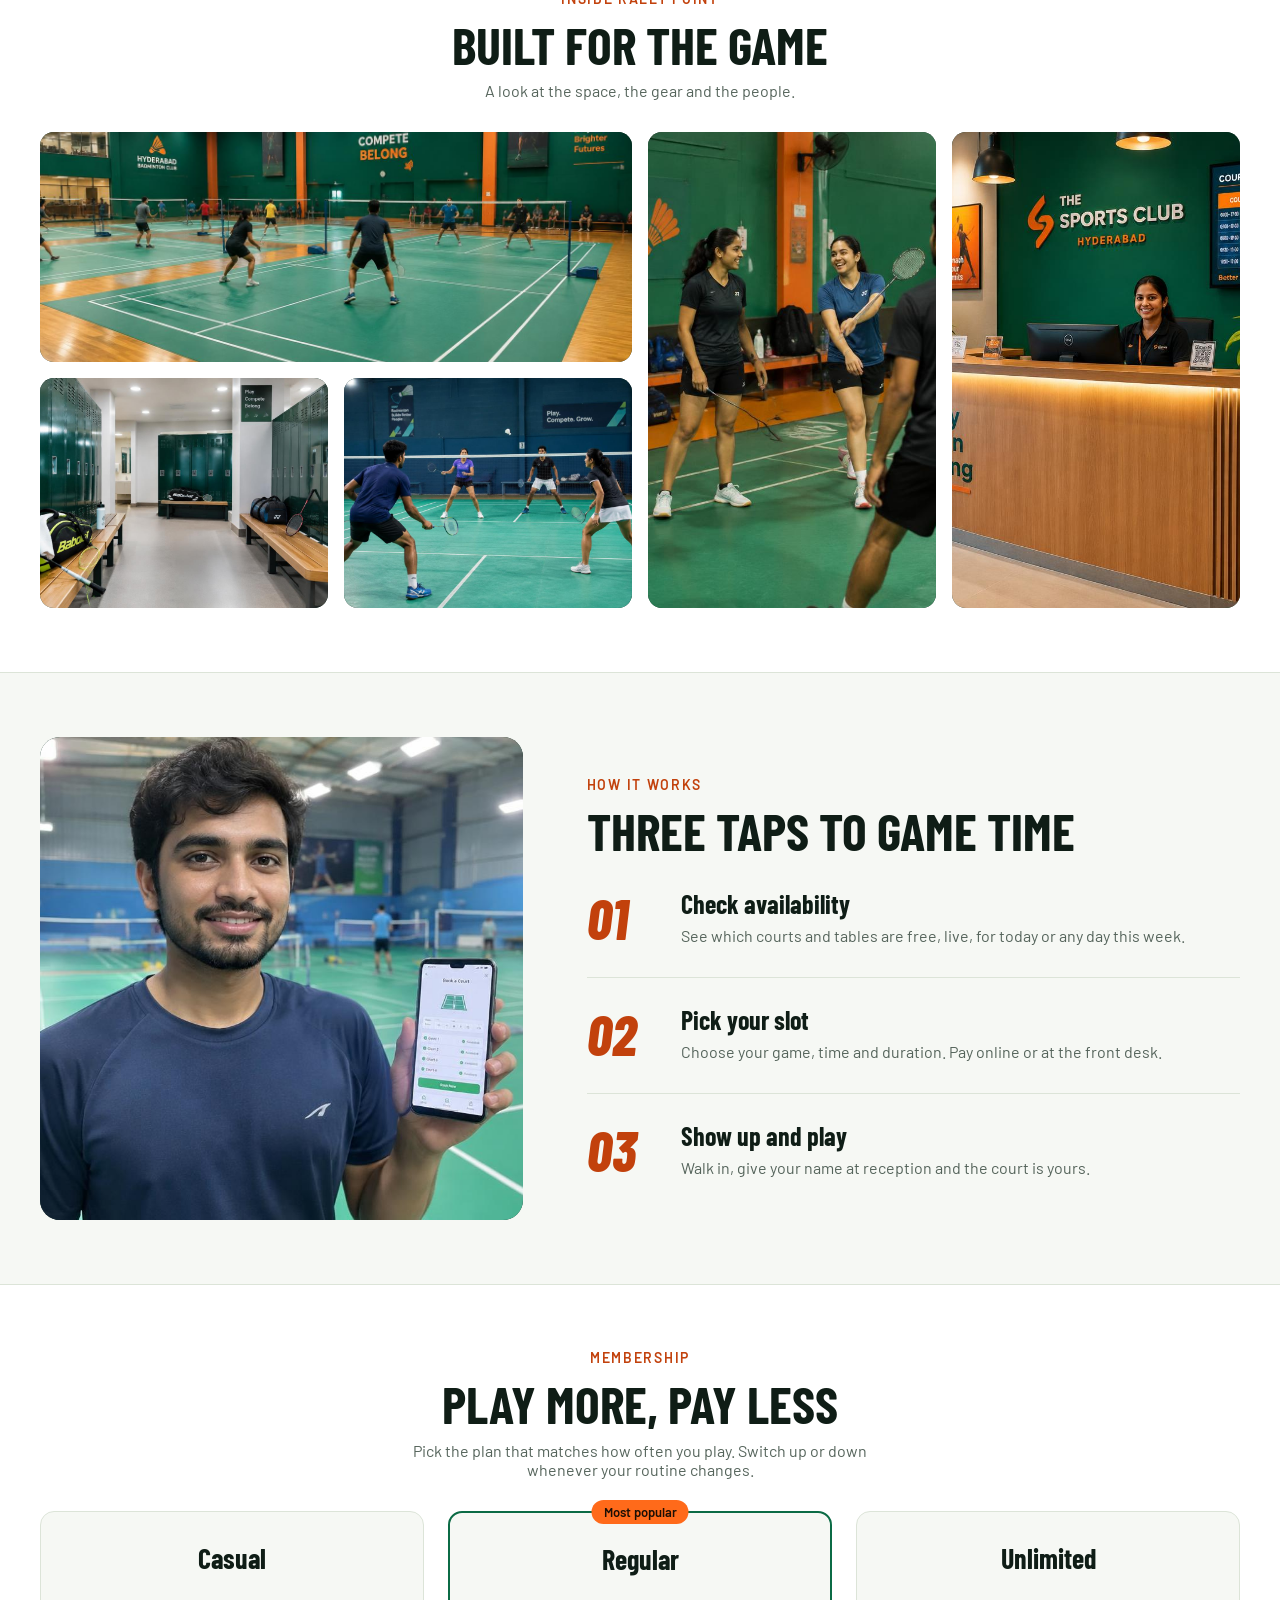
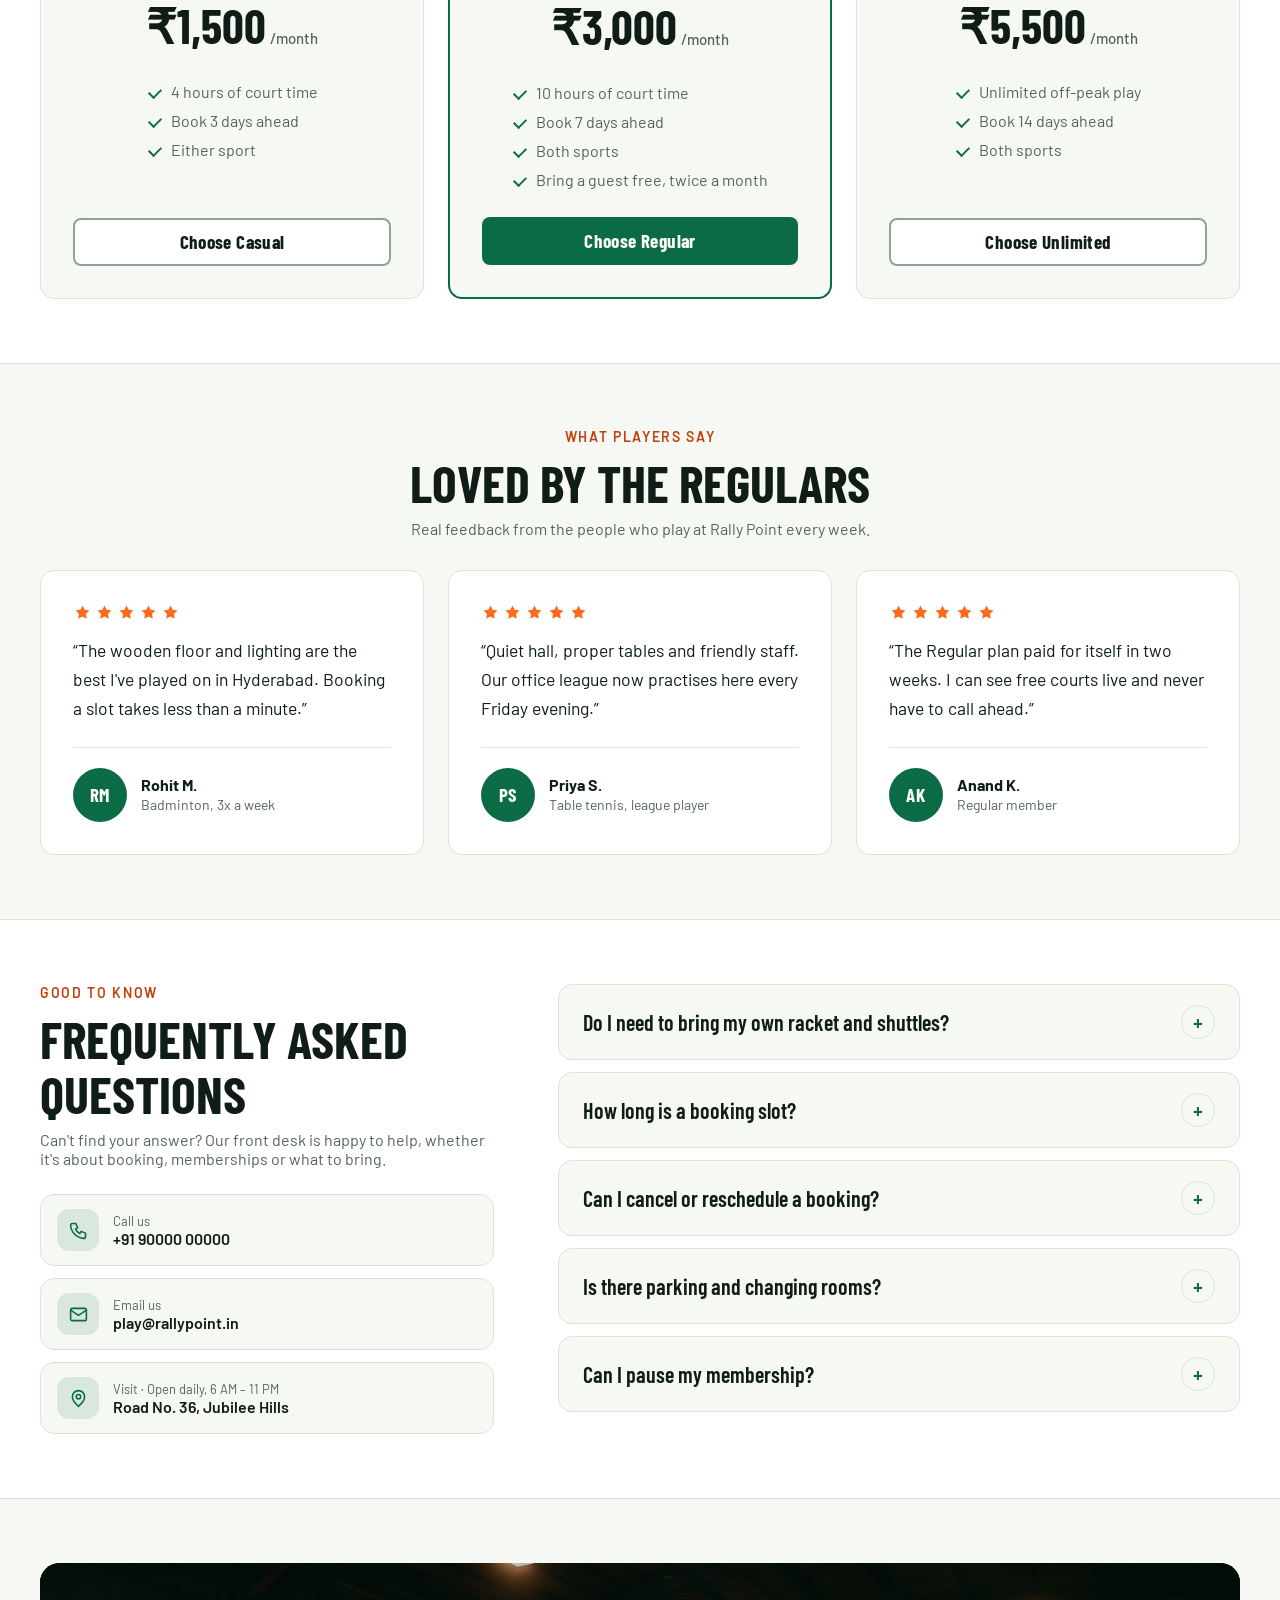
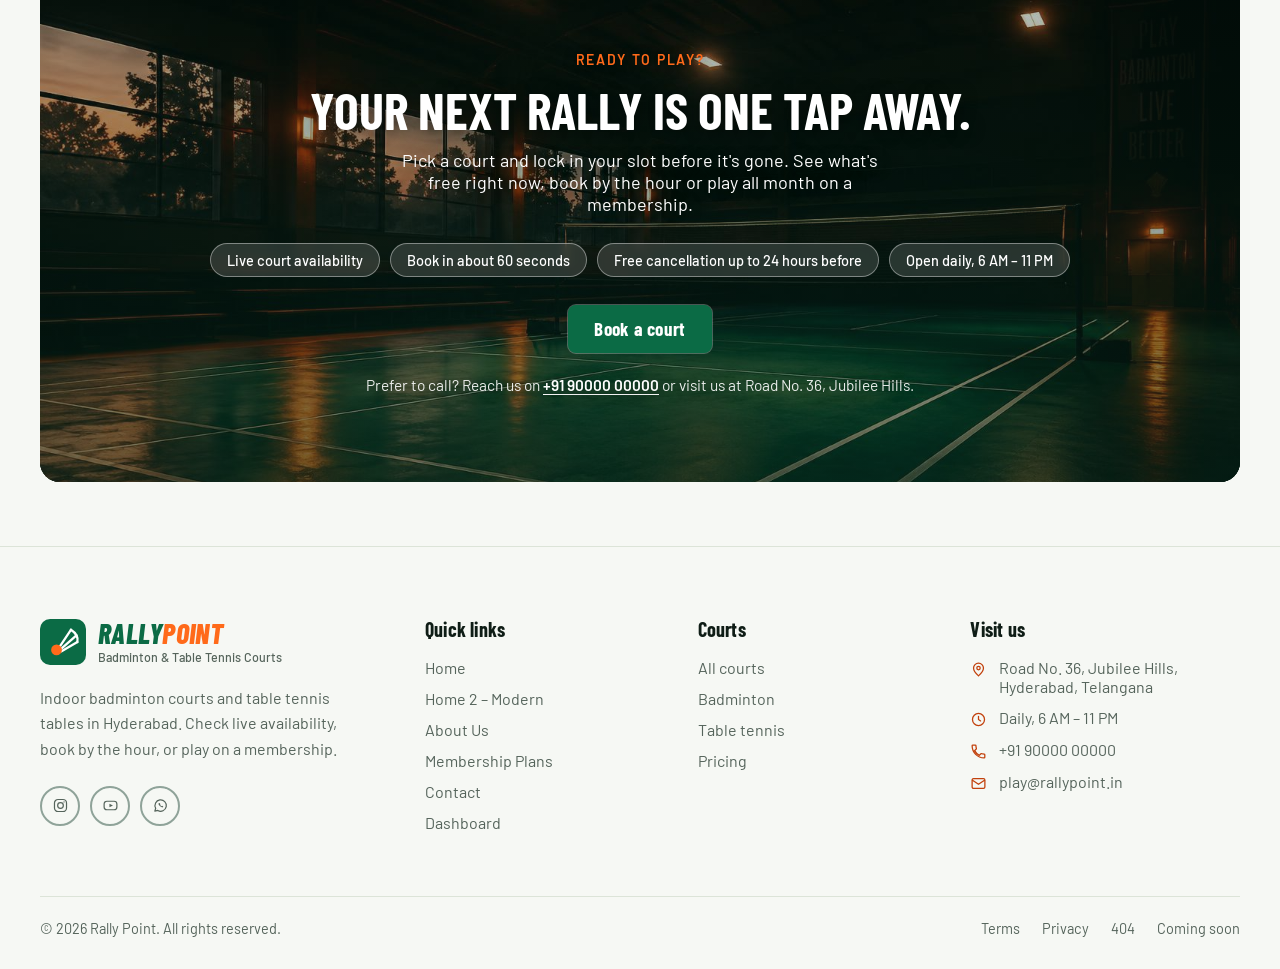
==== commit ae3335f5: "Add files via upload" ====
--- a/home/index.html
+++ b/home/index.html
@@ -241,8 +241,12 @@
       <div class="section-head">
         <span class="kicker">Good to know</span>
         <h2>Frequently asked questions</h2>
-        <p>Can't find your answer? Our front desk is happy to help.</p>
-        <a href="../contact/contact.html" class="btn btn-primary faq-btn">Contact us</a>
+        <p>Can't find your answer? Our front desk is happy to help, whether it's about booking, memberships or what to bring.</p>
+        <ul class="faq-help">
+          <li><span class="fh-ic"><svg viewBox="0 0 24 24" fill="none" stroke="currentColor" stroke-width="1.8" stroke-linecap="round" stroke-linejoin="round" aria-hidden="true"><path d="M5 4h4l2 5-2.5 1.5a11 11 0 005 5L15 13l5 2v4a2 2 0 01-2 2A16 16 0 013 6a2 2 0 012-2z"/></svg></span><span><small>Call us</small><a href="tel:+919000000000">+91 90000 00000</a></span></li>
+          <li><span class="fh-ic"><svg viewBox="0 0 24 24" fill="none" stroke="currentColor" stroke-width="1.8" stroke-linecap="round" stroke-linejoin="round" aria-hidden="true"><rect x="3" y="5" width="18" height="14" rx="2"/><path d="M3 7l9 6 9-6"/></svg></span><span><small>Email us</small><a href="mailto:play@rallypoint.in">play@rallypoint.in</a></span></li>
+          <li><span class="fh-ic"><svg viewBox="0 0 24 24" fill="none" stroke="currentColor" stroke-width="1.8" stroke-linecap="round" stroke-linejoin="round" aria-hidden="true"><path d="M12 21s7-6.2 7-11a7 7 0 00-14 0c0 4.8 7 11 7 11z"/><circle cx="12" cy="10" r="2.5"/></svg></span><span><small>Visit · Open daily, 6 AM – 11 PM</small><b>Road No. 36, Jubilee Hills</b></span></li>
+        </ul>
       </div>
       <div class="faq">
         <details class="faq-item">
@@ -284,7 +288,6 @@
         </ul>
         <div class="cta-actions">
           <a href="../courts/courts.html" class="btn btn-secondary">Book a court</a>
-          <a href="../membership/membership.html" class="btn btn-outline-light">View memberships</a>
         </div>
         <p class="cta-note">Prefer to call? Reach us on <a href="tel:+919000000000">+91 90000 00000</a> or visit us at Road No. 36, Jubilee Hills.</p>
       </div>
@@ -338,6 +341,7 @@
           <li><a href="../courts/courts.html">All courts</a></li>
           <li><a href="../courts/courts.html#badminton">Badminton</a></li>
           <li><a href="../courts/courts.html#table-tennis">Table tennis</a></li>
+          <li><a href="../membership/membership.html#plans">Pricing</a></li>
         </ul>
       </div>
 
--- a/home/style.css
+++ b/home/style.css
@@ -26,6 +26,10 @@
   --logo-ball: #FF6A1A;
   --logo-text: #0F1D16;
 
+  --btn-bg: #0B6B45;
+  --btn-bg-hover: #095538;
+  --btn-fg: #FFFFFF;
+
   --radius: 8px;
   --shadow: 0 18px 44px rgba(10,42,29,.14);
 }
@@ -46,6 +50,10 @@
   --text-soft: #A3B5AA;
 
   --court: #050C09;
+  --btn-bg: #FF7A33;
+  --btn-bg-hover: #FF9459;
+  --btn-fg: #1B0F05;
+
   --logo-bg: #0F8A5A;
   --logo-text: #EAF3EC;
   --shadow: 0 18px 44px rgba(0,0,0,.55);
@@ -90,17 +98,23 @@
 .btn svg{ width: 17px; height: 17px; flex: none; }
 .btn-sm{ height: 40px; padding: 0 18px; font-size: 17px; }
 
-.btn-primary{ background: var(--primary); color: var(--primary-contrast); }
-.btn-primary:hover{ background: var(--primary-hover); }
-
-.btn-secondary{ background: var(--secondary); color: var(--secondary-contrast); }
-.btn-secondary:hover{ background: var(--secondary-hover); }
-
-.btn-outline{ background: transparent; color: var(--text); border-color: #8FA399; }
-.btn-outline:hover{ border-color: var(--primary); color: var(--primary); }
-
-.btn-outline-light{ background: transparent; color: #fff; border-color: rgba(255,255,255,.7); }
-.btn-outline-light:hover{ background: rgba(255,255,255,.14); border-color: #fff; }
+/* One shared style for every filled button (primary, secondary, login):
+   dark green in light mode, orange in dark mode. */
+.btn-primary, .btn-secondary{
+  background: var(--btn-bg); color: var(--btn-fg);
+  box-shadow: 0 0 0 1px rgba(255,255,255,.28); /* keeps it visible on dark green bands */
+}
+.btn-primary:hover, .btn-secondary:hover{ background: var(--btn-bg-hover); }
+.btn-primary:disabled, .btn-secondary:disabled{ opacity: .55; cursor: not-allowed; }
+
+/* ONE secondary-button style used everywhere (.btn-outline and .btn-outline-light
+   are identical), on light pages, photo heroes and dark bands alike. */
+.btn-outline, .btn-outline-light{
+  background: var(--surface); color: var(--text); border-color: #8FA399;
+}
+.btn-outline:hover, .btn-outline-light:hover{
+  background: var(--surface); border-color: var(--btn-bg); color: var(--btn-bg);
+}
 
 .tab.is-active, .p-btn.is-active{ background: var(--primary); color: var(--primary-contrast); }
 
--- a/home/home.css
+++ b/home/home.css
@@ -224,3 +224,16 @@
 .cta-note a{ font-weight: 600; color: #fff; text-decoration: underline; text-underline-offset: 3px; }
 .cta-note a:hover{ color: var(--secondary); }
 @media (max-width: 640px){ .cta-actions .btn{ width: 100%; } }
+
+/* FAQ left column: quick contact list */
+.faq-help{ display: flex; flex-direction: column; gap: 12px; margin: 26px 0 0; padding: 0; list-style: none; }
+.faq-help li{ display: flex; align-items: center; gap: 14px; padding: 14px 16px; background: var(--bg); border: 1px solid var(--border); border-radius: 14px; transition: border-color .2s ease, transform .2s ease, box-shadow .2s ease; }
+.faq-help li:hover{ border-color: var(--primary); transform: translateY(-2px); box-shadow: var(--shadow); }
+.fh-ic{ display: grid; place-items: center; flex: none; width: 42px; height: 42px; border-radius: 12px; background: color-mix(in srgb, var(--primary) 12%, transparent); color: var(--primary); transition: background .2s ease, color .2s ease; }
+.fh-ic svg{ width: 21px; height: 21px; }
+.faq-help li:hover .fh-ic{ background: var(--primary); color: var(--primary-contrast); }
+.faq-help li > span:last-child{ display: flex; flex-direction: column; min-width: 0; }
+.faq-help small{ font-size: 13px; color: var(--text-soft); }
+.faq-help a, .faq-help b{ font-weight: 600; color: var(--text); overflow-wrap: anywhere; }
+.faq-help a:hover{ color: var(--primary); }
+.faq-grid .faq-btn{ margin-top: 22px; }
